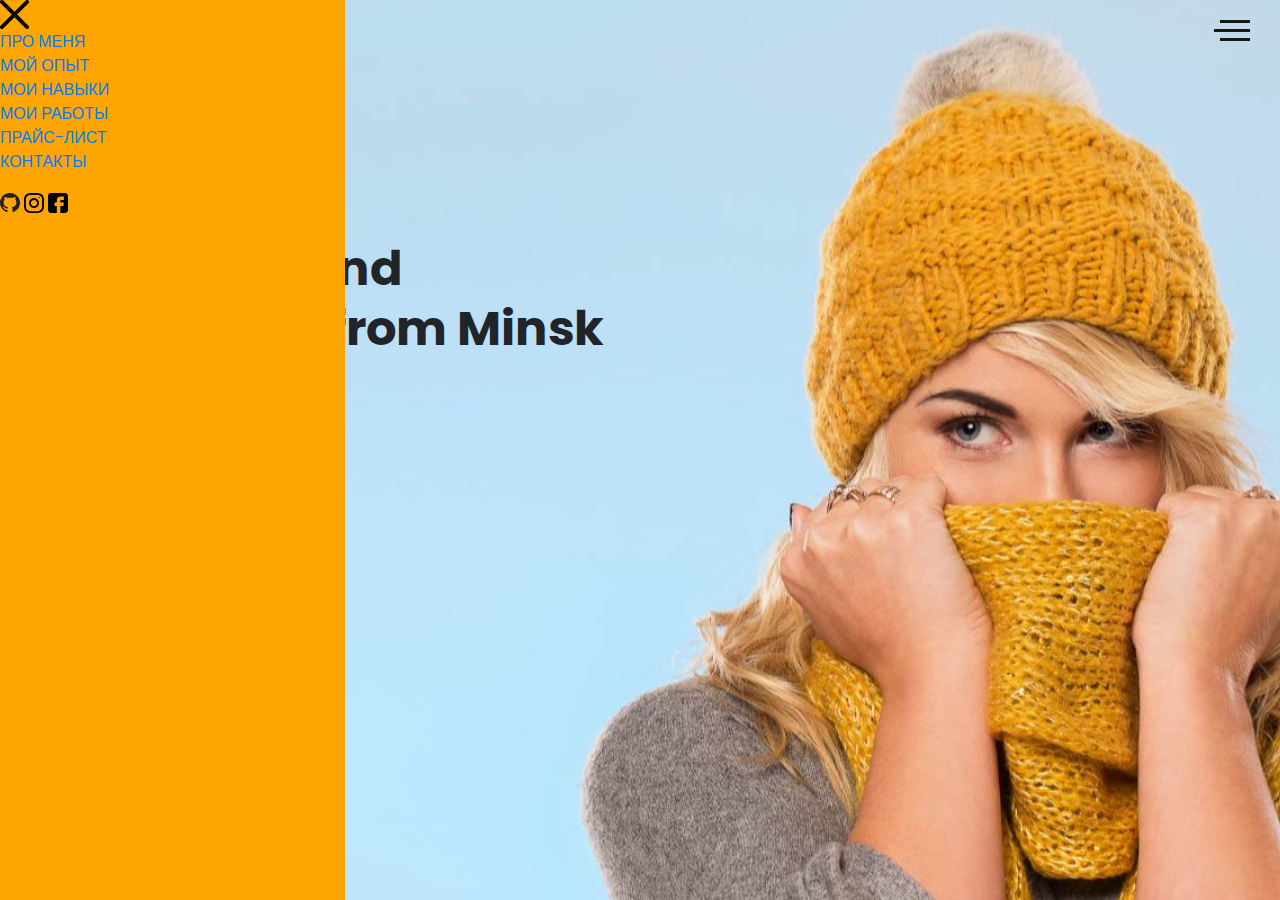
==== src/index.html @ 5aa0aeca "create section promo,start menu" ====
<!DOCTYPE html>
<html lang="ru">
<head>
    <meta charset="UTF-8">
    <meta name="viewport" content="width=device-width, initial-scale=1.0">
    <meta http-equiv="X-UA-Compatible" content="ie=edge">
    <title>Portfolio</title>
    <meta name="title" content="Мое портфолио">
    <meta name="description" content="Здесь вы сможете ознакомиться с моими работами и узнать больше обо мне">

    <!-- Open Graph / Facebook -->
    <meta property="og:type" content="website">
    <meta property="og:url" content="https://metatags.io/">
    <meta property="og:title" content="Мое портфолио">
    <meta property="og:description" content="Здесь вы сможете ознакомиться с моими работами и узнать больше обо мне">
    <meta property="og:image" content="https://metatags.io/assets/meta-tags-16a33a6a8531e519cc0936fbba0ad904e52d35f34a46c97a2c9f6f7dd7d336f2.png">

    <!-- Twitter -->
    <meta property="twitter:card" content="summary_large_image">
    <meta property="twitter:url" content="https://metatags.io/">
    <meta property="twitter:title" content="Мое портфолио">
    <meta property="twitter:description" content="Здесь вы сможете ознакомиться с моими работами и узнать больше обо мне">
    <meta property="twitter:image" content="https://metatags.io/assets/meta-tags-16a33a6a8531e519cc0936fbba0ad904e52d35f34a46c97a2c9f6f7dd7d336f2.png">

    <!-- Favicon  -->
    <link rel="apple-touch-icon" sizes="57x57" href="assets/icons/favicon//apple-icon-57x57.png">
    <link rel="apple-touch-icon" sizes="60x60" href="assets/icons/favicon//apple-icon-60x60.png">
    <link rel="apple-touch-icon" sizes="72x72" href="assets/icons/favicon//apple-icon-72x72.png">
    <link rel="apple-touch-icon" sizes="76x76" href="assets/icons/favicon//apple-icon-76x76.png">
    <link rel="apple-touch-icon" sizes="114x114" href="assets/icons/favicon//apple-icon-114x114.png">
    <link rel="apple-touch-icon" sizes="120x120" href="assets/icons/favicon//apple-icon-120x120.png">
    <link rel="apple-touch-icon" sizes="144x144" href="assets/icons/favicon//apple-icon-144x144.png">
    <link rel="apple-touch-icon" sizes="152x152" href="assets/icons/favicon//apple-icon-152x152.png">
    <link rel="apple-touch-icon" sizes="180x180" href="assets/icons/favicon//apple-icon-180x180.png">
    <link rel="icon" type="image/png" sizes="192x192"  href="assets/icons/favicon//android-icon-192x192.png">
    <link rel="icon" type="image/png" sizes="32x32" href="assets/icons/favicon//favicon-32x32.png">
    <link rel="icon" type="image/png" sizes="96x96" href="assets/icons/favicon//favicon-96x96.png">
    <link rel="icon" type="image/png" sizes="16x16" href="assets/icons/favicon//favicon-16x16.png">
    <link rel="manifest" href="assets/icons/favicon//manifest.json">
    <meta name="msapplication-TileColor" content="#ffffff">
    <meta name="msapplication-TileImage" content="icons/favicon//ms-icon-144x144.png">
    <meta name="theme-color" content="#ffffff">

    <link rel="stylesheet" href="css/style.min.css">
</head>
<body>
    <aside class="sidepanel">
        <a href="" class="sidepanel__link"><img src="assets/icons/social/facebook.svg" alt="facebook"></a>
        <a href="" class="sidepanel__link"><img src="assets/icons/social/instagram.svg" alt="instagram"></a>
        <a href="" class="sidepanel__link"><img src="assets/icons/social/github.svg" alt="github"></a>
        <div class="sidepanel__divider"></div>
        <div class="sidepanel__text"><span>Социальные сети</span></div>
    </aside>

    <div class="menu">
        <div class="menu__block">
            <div class="menu__close">
                <svg width="29" height="30" viewBox="0 0 29 30" fill="none" xmlns="http://www.w3.org/2000/svg">
                    <path d="M17.1568 14.5231L28.4489 3.23075C29.1837 2.49623 29.1837 1.30861 28.4489 0.574085C27.7144 -0.160437 26.5267 -0.160437 25.7922 0.574085L14.4998 11.8665L3.20781 0.574085C2.47295 -0.160437 1.28567 -0.160437 0.551149 0.574085C-0.183716 1.30861 -0.183716 2.49623 0.551149 3.23075L11.8432 14.5231L0.551149 25.8155C-0.183716 26.55 -0.183716 27.7376 0.551149 28.4721C0.917206 28.8385 1.39852 29.0226 1.87948 29.0226C2.36045 29.0226 2.84141 28.8385 3.20781 28.4721L14.4998 17.1798L25.7922 28.4721C26.1586 28.8385 26.6396 29.0226 27.1205 29.0226C27.6015 29.0226 28.0825 28.8385 28.4489 28.4721C29.1837 27.7376 29.1837 26.55 28.4489 25.8155L17.1568 14.5231Z" fill="black"/>
                    </svg>
            </div>
            <nav>
                <ul class="menu__list">
                    <li class="menu__link"><a href="#">ПРО МЕНЯ</a></li>
                    <li class="menu__link"><a href="#">МОЙ ОПЫТ</a></li>
                    <li class="menu__link"><a href="#">МОИ НАВЫКИ</a></li>
                    <li class="menu__link"><a href="#">МОИ РАБОТЫ</a></li>
                    <li class="menu__link"><a href="#">ПРАЙС-ЛИСТ</a></li>
                    <li class="menu__link"><a href="#">КОНТАКТЫ</a></li>
                </ul>
            </nav>

            <div class="menu__social">
                <a href="#">
                    <svg width="20" height="19" viewBox="0 0 20 19" fill="none" xmlns="http://www.w3.org/2000/svg">
                        <path d="M10 0C4.475 0 0 4.36167 0 9.74107C0 14.0457 2.865 17.6962 6.8375 18.9832C7.3375 19.0749 7.52083 18.7734 7.52083 18.5148C7.52083 18.2835 7.5125 17.6706 7.50833 16.8585C4.72667 17.4459 4.14 15.5517 4.14 15.5517C3.685 14.4274 3.0275 14.1267 3.0275 14.1267C2.12167 13.5228 3.0975 13.5352 3.0975 13.5352C4.10167 13.603 4.62917 14.5389 4.62917 14.5389C5.52083 16.0283 6.97 15.5979 7.54167 15.3493C7.63167 14.719 7.88917 14.2903 8.175 14.0466C5.95417 13.8029 3.62 12.9652 3.62 9.23304C3.62 8.16988 4.0075 7.30085 4.64917 6.61934C4.53667 6.37317 4.19917 5.3827 4.73667 4.04116C4.73667 4.04116 5.57417 3.78012 7.48667 5.03988C8.28667 4.82345 9.13667 4.71606 9.98667 4.7111C10.8367 4.71606 11.6867 4.82345 12.4867 5.03988C14.3867 3.78012 15.2242 4.04116 15.2242 4.04116C15.7617 5.3827 15.4242 6.37317 15.3242 6.61934C15.9617 7.30085 16.3492 8.16988 16.3492 9.23304C16.3492 12.9752 14.0117 13.7987 11.7867 14.0383C12.1367 14.3307 12.4617 14.928 12.4617 15.8408C12.4617 17.1444 12.4492 18.1918 12.4492 18.5082C12.4492 18.7635 12.6242 19.0683 13.1367 18.9708C17.1375 17.692 20 14.0391 20 9.74107C20 4.36167 15.5225 0 10 0Z" fill="#212121"/>
                        </svg>                        
                </a>
                <a href="#">
                    <svg width="20" height="20" viewBox="0 0 20 20" fill="none" xmlns="http://www.w3.org/2000/svg">
                        <path d="M13.7495 0L6.24951 0C2.79826 0 -0.000488281 2.79875 -0.000488281 6.25L-0.000488281 13.75C-0.000488281 17.2013 2.79826 20 6.24951 20L13.7495 20C17.2008 20 19.9995 17.2013 19.9995 13.75L19.9995 6.25C19.9995 2.79875 17.2008 0 13.7495 0ZM18.1245 13.75C18.1245 16.1625 16.162 18.125 13.7495 18.125L6.24951 18.125C3.83701 18.125 1.87451 16.1625 1.87451 13.75L1.87451 6.25C1.87451 3.8375 3.83701 1.875 6.24951 1.875L13.7495 1.875C16.162 1.875 18.1245 3.8375 18.1245 6.25L18.1245 13.75Z" fill="black"/>
                        <path d="M9.99951 5C7.23826 5 4.99951 7.23875 4.99951 10C4.99951 12.7613 7.23826 15 9.99951 15C12.7608 15 14.9995 12.7613 14.9995 10C14.9995 7.23875 12.7608 5 9.99951 5ZM9.99951 13.125C8.27701 13.125 6.87451 11.7225 6.87451 10C6.87451 8.27625 8.27701 6.875 9.99951 6.875C11.722 6.875 13.1245 8.27625 13.1245 10C13.1245 11.7225 11.722 13.125 9.99951 13.125Z" fill="black"/>
                        <path d="M15.3745 5.29123C15.7425 5.29123 16.0408 4.99295 16.0408 4.62499C16.0408 4.25703 15.7425 3.95874 15.3745 3.95874C15.0065 3.95874 14.7083 4.25703 14.7083 4.62499C14.7083 4.99295 15.0065 5.29123 15.3745 5.29123Z" fill="black"/>
                        </svg>
                </a>
                <a href="#">
                    <svg width="20" height="20" viewBox="0 0 20 20" fill="none" xmlns="http://www.w3.org/2000/svg">
                        <path d="M17.0698 0L2.9292 0C1.3139 0 -0.000488281 1.31439 -0.000488281 2.92969L-0.000488281 17.0703C-0.000488281 18.6856 1.3139 20 2.9292 20L8.82764 20L8.82764 12.9297L6.48389 12.9297L6.48389 9.41406L8.82764 9.41406L8.82764 7.03125C8.82764 5.09262 10.4046 3.51563 12.3433 3.51563L15.8979 3.51563L15.8979 7.03125L12.3433 7.03125L12.3433 9.41406L15.8979 9.41406L15.312 12.9297L12.3433 12.9297L12.3433 20L17.0698 20C18.6851 20 19.9995 18.6856 19.9995 17.0703L19.9995 2.92969C19.9995 1.31439 18.6851 0 17.0698 0Z" fill="black"/>
                        </svg>
                </a>
            </div>

        </div>
        <div class="menu__overlay">

        </div>
    </div>
    <section class="promo">
        <div class="hamburger">
            <span></span>
            <span class="long"></span>
            <span></span>
        </div>
        <div class="container">
            <div class="title title_fz16 promo__subtitle">My name is Vacily Botsman</div>
            <h1 class="title title_fz48 promo__title">I'm Front-End developer from Minsk</h1>
            <div class="promo__btns">
                <a href="#" id="portfolio-link" class="promo__link btn">Portfolio</a>
                <a href="#" class="promo__link">About me</a>
            </div>
        </div>
    </section>

</h2>



    <script src="js/script.js"></script>
</body>
</html>
---- src/css/style.min.css ----
/*!
 * Bootstrap Reboot v4.3.1 (https://getbootstrap.com/)
 * Copyright 2011-2019 The Bootstrap Authors
 * Copyright 2011-2019 Twitter, Inc.
 * Licensed under MIT (https://github.com/twbs/bootstrap/blob/master/LICENSE)
 * Forked from Normalize.css, licensed MIT (https://github.com/necolas/normalize.css/blob/master/LICENSE.md)
 */@import"https://fonts.googleapis.com/css2?family=Poppins:wght@500;700&display=swap";*,::after,::before{-webkit-box-sizing:border-box;box-sizing:border-box}html{font-family:sans-serif;line-height:1.15;-webkit-text-size-adjust:100%;-webkit-tap-highlight-color:rgba(0,0,0,0)}article,aside,figcaption,figure,footer,header,hgroup,main,nav,section{display:block}body{margin:0;font-family:-apple-system,BlinkMacSystemFont,"Segoe UI",Roboto,"Helvetica Neue",Arial,"Noto Sans",sans-serif,"Apple Color Emoji","Segoe UI Emoji","Segoe UI Symbol","Noto Color Emoji";font-size:1rem;font-weight:400;line-height:1.5;color:#212529;text-align:left;background-color:#fff}[tabindex="-1"]:focus{outline:0 !important}hr{-webkit-box-sizing:content-box;box-sizing:content-box;height:0;overflow:visible}h1,h2,h3,h4,h5,h6{margin-top:0;margin-bottom:.5rem}p{margin-top:0;margin-bottom:1rem}abbr[data-original-title],abbr[title]{text-decoration:underline;-webkit-text-decoration:underline dotted;text-decoration:underline dotted;cursor:help;border-bottom:0;-webkit-text-decoration-skip-ink:none;text-decoration-skip-ink:none}address{margin-bottom:1rem;font-style:normal;line-height:inherit}dl,ol,ul{margin-top:0;margin-bottom:1rem}ol ol,ol ul,ul ol,ul ul{margin-bottom:0}dt{font-weight:700}dd{margin-bottom:.5rem;margin-left:0}blockquote{margin:0 0 1rem}b,strong{font-weight:bolder}small{font-size:80%}sub,sup{position:relative;font-size:75%;line-height:0;vertical-align:baseline}sub{bottom:-0.25em}sup{top:-0.5em}a{color:#007bff;text-decoration:none;background-color:rgba(0,0,0,0)}a:hover{color:#0056b3;text-decoration:underline}a:not([href]):not([tabindex]){color:inherit;text-decoration:none}a:not([href]):not([tabindex]):focus,a:not([href]):not([tabindex]):hover{color:inherit;text-decoration:none}a:not([href]):not([tabindex]):focus{outline:0}code,kbd,pre,samp{font-family:SFMono-Regular,Menlo,Monaco,Consolas,"Liberation Mono","Courier New",monospace;font-size:1em}pre{margin-top:0;margin-bottom:1rem;overflow:auto}figure{margin:0 0 1rem}img{vertical-align:middle;border-style:none}svg{overflow:hidden;vertical-align:middle}table{border-collapse:collapse}caption{padding-top:.75rem;padding-bottom:.75rem;color:#6c757d;text-align:left;caption-side:bottom}th{text-align:inherit}label{display:inline-block;margin-bottom:.5rem}button{border-radius:0}button:focus{outline:1px dotted;outline:5px auto -webkit-focus-ring-color}button,input,optgroup,select,textarea{margin:0;font-family:inherit;font-size:inherit;line-height:inherit}button,input{overflow:visible}button,select{text-transform:none}select{word-wrap:normal}[type=button],[type=reset],[type=submit],button{-webkit-appearance:button}[type=button]:not(:disabled),[type=reset]:not(:disabled),[type=submit]:not(:disabled),button:not(:disabled){cursor:pointer}[type=button]::-moz-focus-inner,[type=reset]::-moz-focus-inner,[type=submit]::-moz-focus-inner,button::-moz-focus-inner{padding:0;border-style:none}input[type=checkbox],input[type=radio]{-webkit-box-sizing:border-box;box-sizing:border-box;padding:0}input[type=date],input[type=datetime-local],input[type=month],input[type=time]{-webkit-appearance:listbox}textarea{overflow:auto;resize:vertical}fieldset{min-width:0;padding:0;margin:0;border:0}legend{display:block;width:100%;max-width:100%;padding:0;margin-bottom:.5rem;font-size:1.5rem;line-height:inherit;color:inherit;white-space:normal}progress{vertical-align:baseline}[type=number]::-webkit-inner-spin-button,[type=number]::-webkit-outer-spin-button{height:auto}[type=search]{outline-offset:-2px;-webkit-appearance:none}[type=search]::-webkit-search-decoration{-webkit-appearance:none}::-webkit-file-upload-button{font:inherit;-webkit-appearance:button}output{display:inline-block}summary{display:list-item;cursor:pointer}template{display:none}[hidden]{display:none !important}*{font-family:"Poppins",sans-serif;margin:0;padding:0}.container{max-width:1140px;margin:0 auto}.promo{min-height:100vh;position:relative;background:url("../assets/img/main_bg.jpg") no-repeat 50%/cover;padding-top:205px}.promo__title{width:536px;margin-top:10px}.promo__subtitle{position:relative;padding-left:12px;z-index:2}.promo__subtitle:before{content:"";position:absolute;width:36px;height:36px;border-radius:100%;background:#ffa501;z-index:-1;top:-35%;left:0}.promo__btns{margin-top:25px;display:-webkit-box;display:-ms-flexbox;display:flex;width:250px;-webkit-box-align:center;-ms-flex-align:center;align-items:center;-webkit-box-pack:justify;-ms-flex-pack:justify;justify-content:space-between}.promo__link{color:#000;font-weight:bold}.promo__link:hover{cursor:pointer;color:#854333;text-decoration:none}.title{font-weight:bold;font-size:36px;line-height:60px;z-index:2}.title_fz14{font-size:14px;line-height:21px}.title_fz16{font-size:16px;line-height:24px}.title_fz48{font-size:48px}.btn{height:45px;background:#ffa501;-webkit-box-shadow:0px 4px 4px rgba(0,0,0,.15);box-shadow:0px 4px 4px rgba(0,0,0,.15);padding:12px 25px}.sidepanel{position:fixed;display:-webkit-box;display:-ms-flexbox;display:flex;-webkit-box-orient:vertical;-webkit-box-direction:normal;-ms-flex-direction:column;flex-direction:column;top:230px;left:50px;-webkit-box-pack:justify;-ms-flex-pack:justify;justify-content:space-between;-webkit-box-align:center;-ms-flex-align:center;align-items:center;height:340px;z-index:3}.sidepanel__divider{width:2px;height:70px;background-color:#000}.sidepanel__text{height:150px;width:25px}.sidepanel__text span{-webkit-transform:rotate(-90deg) translate(-30%, -260%);transform:rotate(-90deg) translate(-30%, -260%);display:block;width:150px}.sidepanel__link:hover{-webkit-transition:all,1.2s;transition:all,1.2s;-webkit-transform:scale(2) rotate(90deg);transform:scale(2) rotate(90deg)}.hamburger{position:absolute;top:20px;right:30px;height:21px;display:-webkit-box;display:-ms-flexbox;display:flex;-webkit-box-orient:vertical;-webkit-box-direction:normal;-ms-flex-direction:column;flex-direction:column;-webkit-box-pack:justify;-ms-flex-pack:justify;justify-content:space-between;-webkit-box-align:end;-ms-flex-align:end;align-items:flex-end;cursor:pointer}.hamburger span{display:block;width:30px;height:3px;background:#151812}.hamburger span.long{width:36px}.menu{position:fixed;top:0;width:100%;height:100vh;z-index:10;-webkit-transition:all .4s;transition:all .4s}.menu__block{width:345px;height:100%;background-color:#ffa501}/*# sourceMappingURL=style.min.css.map */
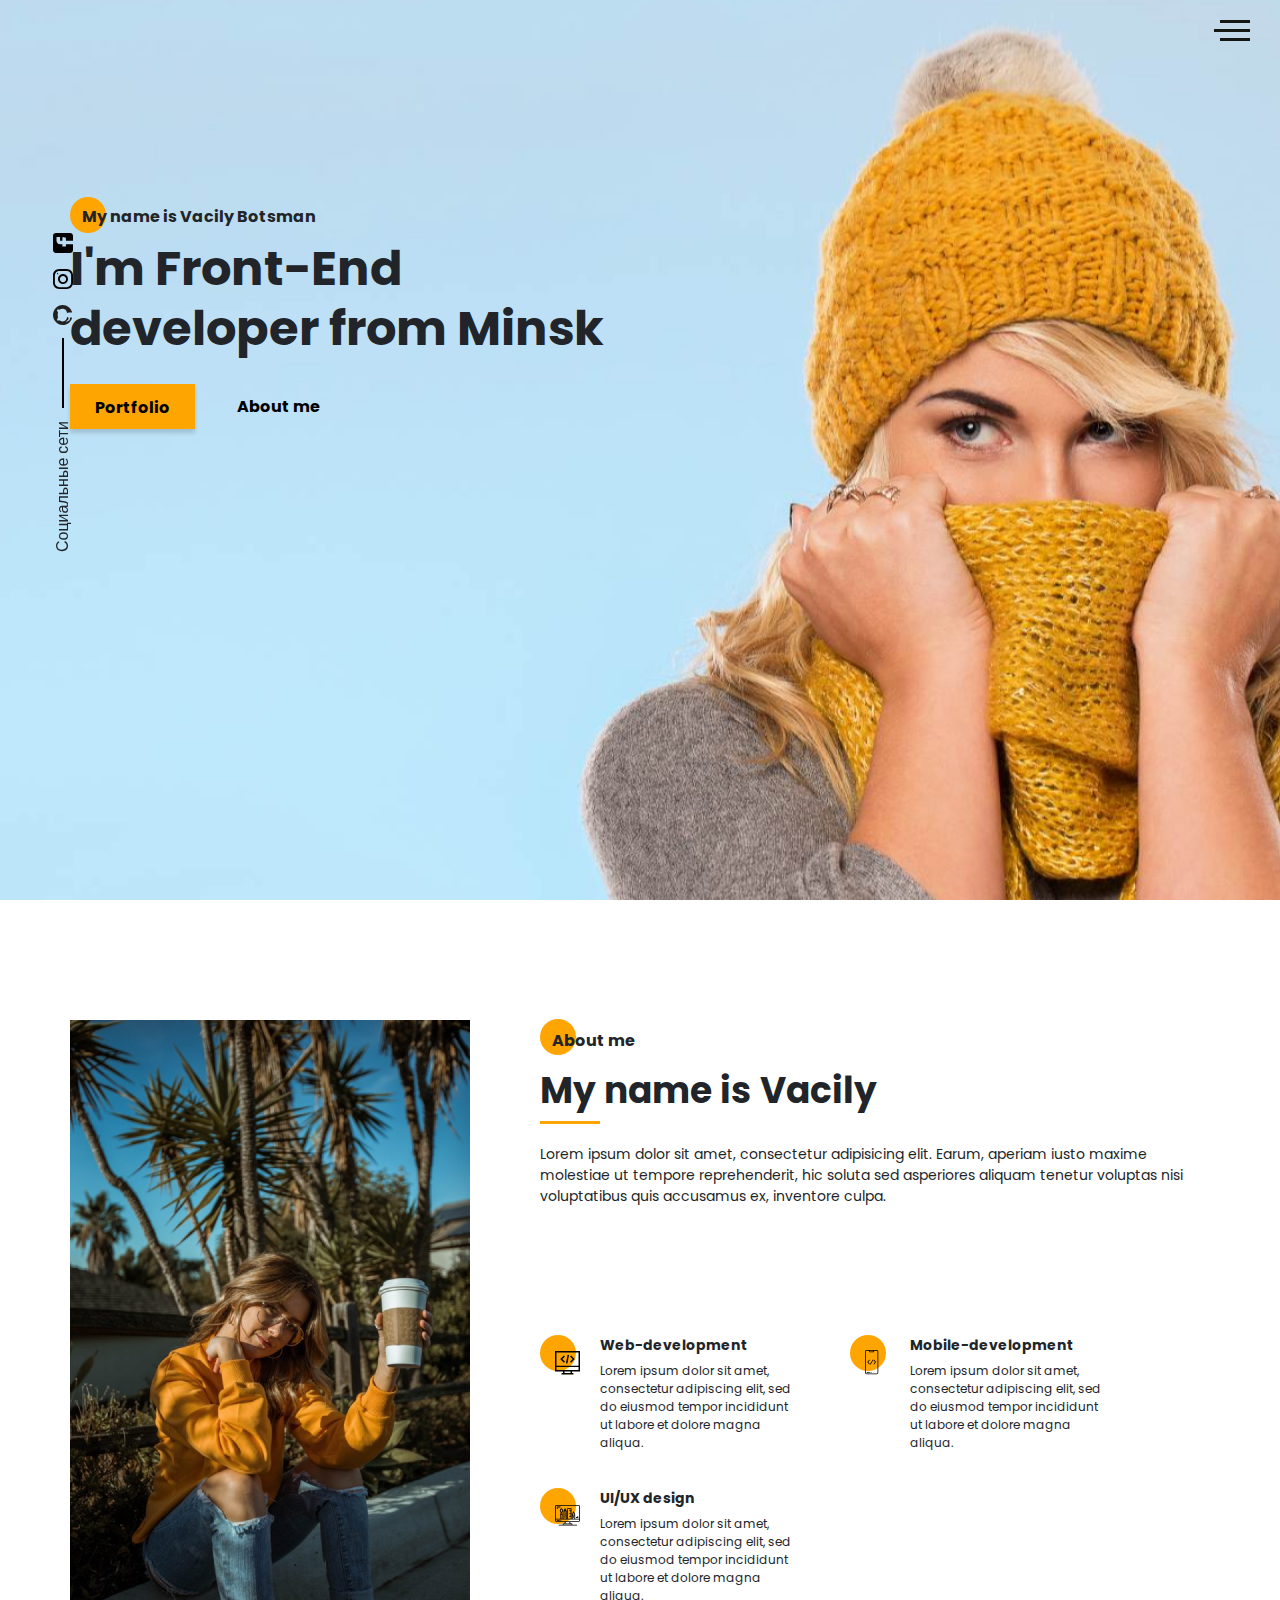
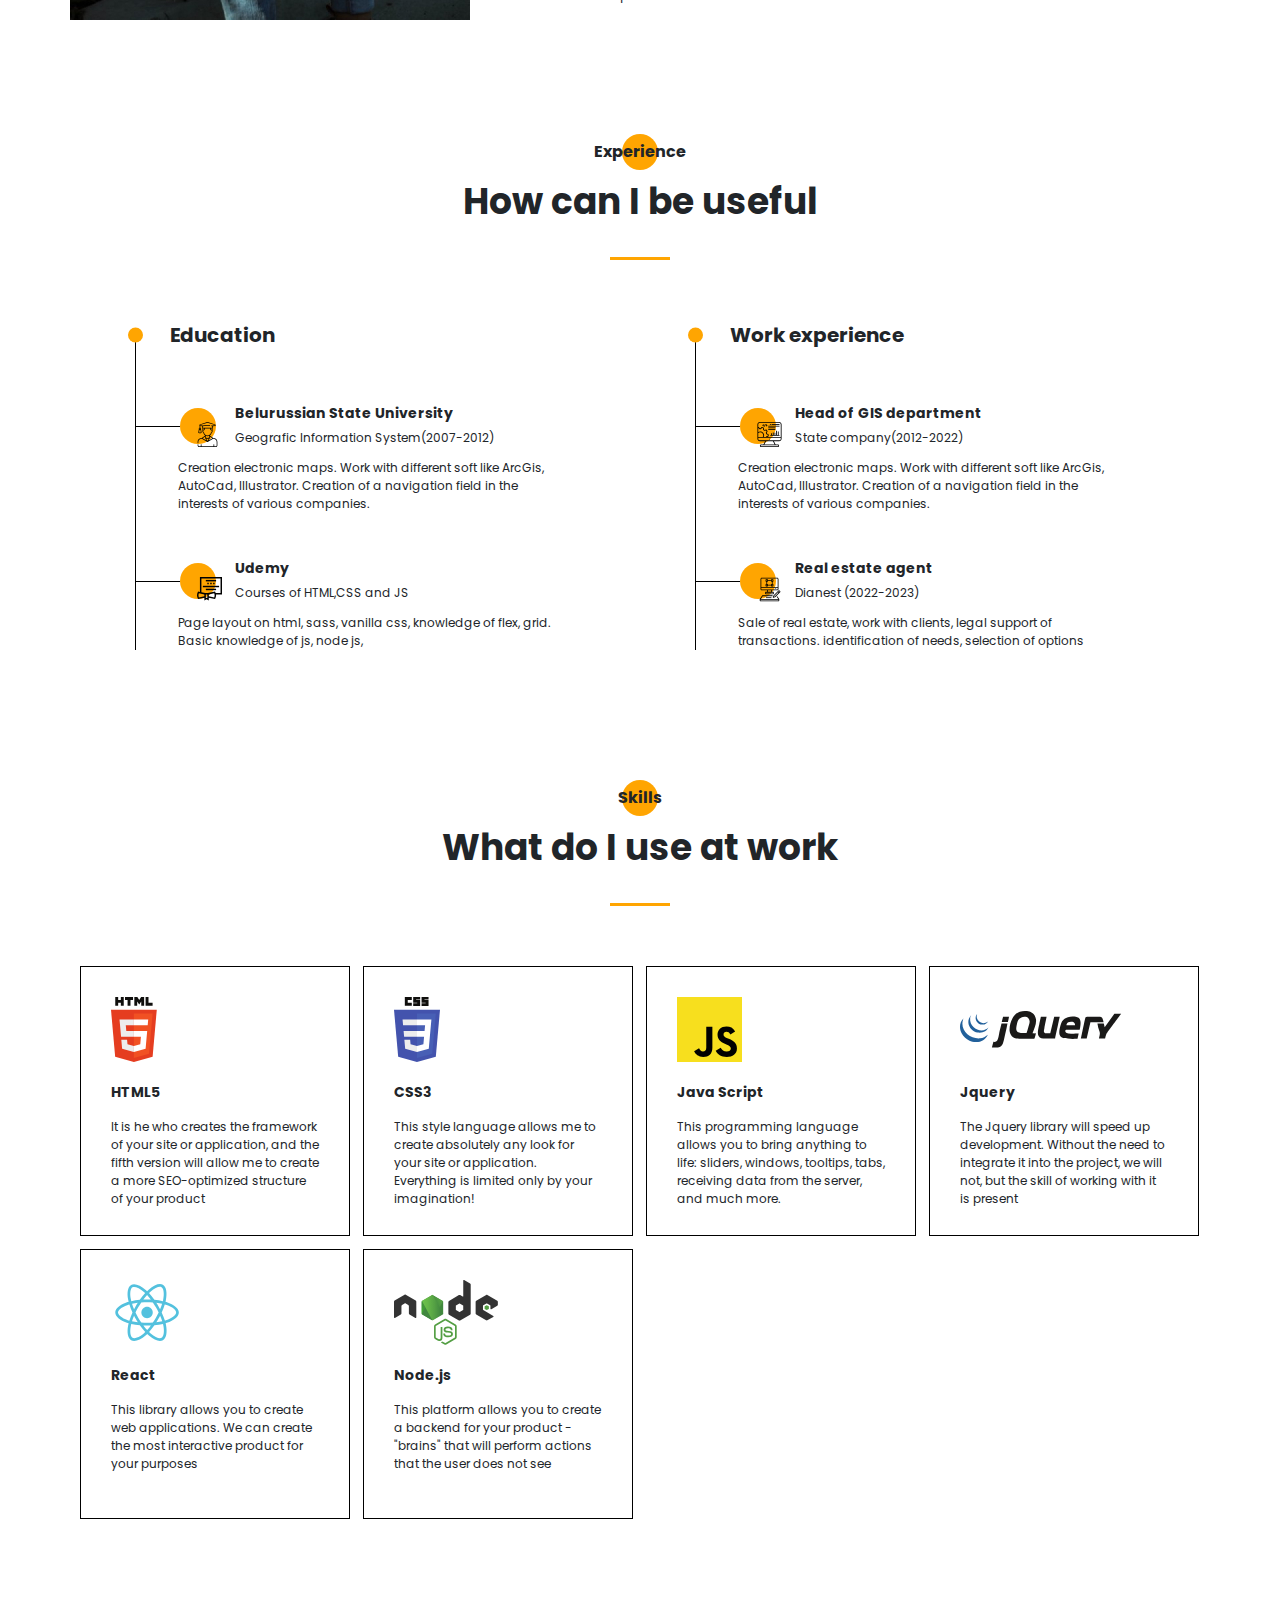
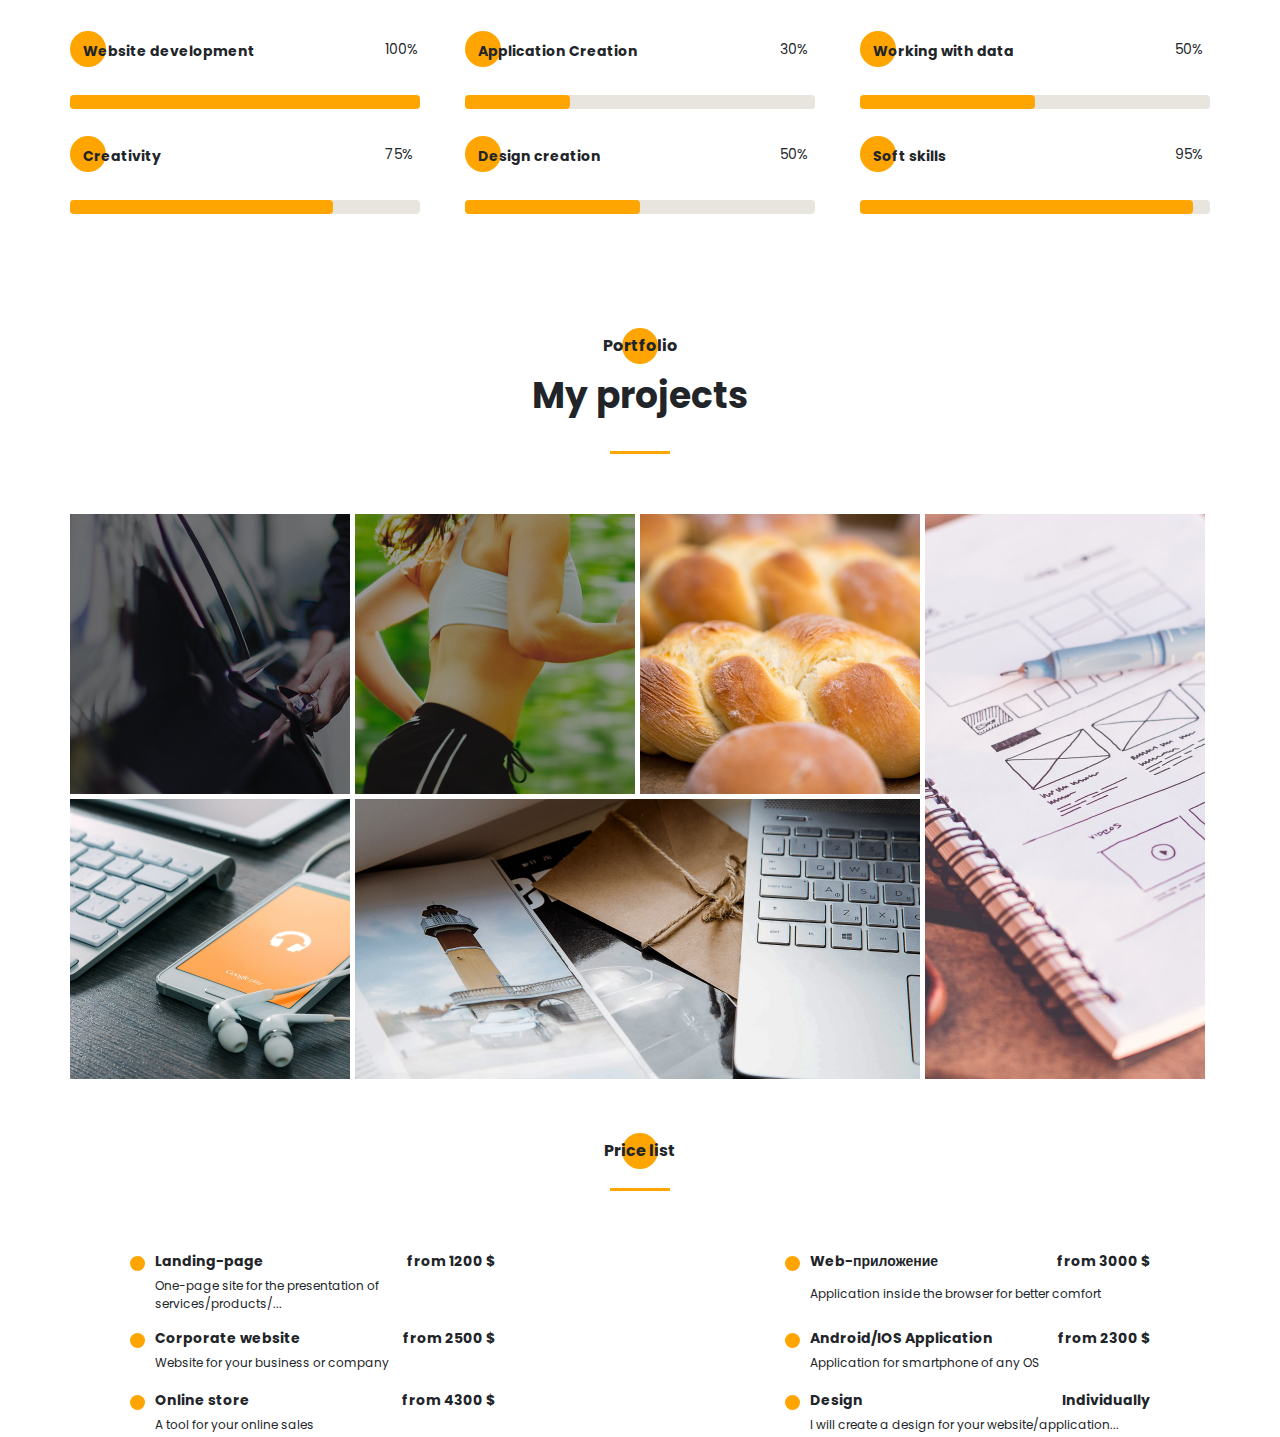
==== commit 4e29dd3b: "create sections resume,skills,portfolio,price" ====
--- a/src/index.html
+++ b/src/index.html
@@ -95,6 +95,7 @@
 
         </div>
     </div>
+
     <section class="promo">
         <div class="hamburger">
             <span></span>
@@ -111,9 +112,337 @@
         </div>
     </section>
 
-</h2>
-
-
+    <section class="about">
+        <div class="container">
+            <div class="about__wrapper">
+                <div class="about__photo">
+                    <img src="assets/img/main_photo.jpg" alt="foto">
+                </div>
+               
+                <div class="about__descr">
+                    <h2 class="title title_fz16 about__title">About me</h2>
+                    <div class=" title title_fz36 about__subtitle">My name is Vacily</div>
+                    <div class="divider"></div>
+                    <p class="about__text">Lorem ipsum dolor sit amet, consectetur adipisicing elit. Earum, aperiam iusto maxime molestiae ut tempore reprehenderit, hic soluta sed asperiores aliquam tenetur voluptas nisi voluptatibus quis accusamus ex, inventore culpa.</p>
+
+                </div>
+                <div class="about__skills">
+                    <div class="about__skills-item">
+                        <div class="about__skills-circle">
+                            <img src="assets/icons/about_me/web_development.svg" alt="web-dev">
+                        </div>
+                        <div>
+                            <div class="title title_fz14">
+                                Web-development
+                            </div>
+                            <div class="about__skills-text">
+                                Lorem ipsum dolor sit amet, consectetur adipiscing elit, sed do eiusmod tempor incididunt ut labore et dolore magna aliqua.
+                            </div>
+                        </div>
+                    </div>
+                    <div class="about__skills-item">
+                        <div class="about__skills-circle">
+                            <img src="assets/icons/about_me/mobile_dev.svg" alt="mobile-dev">
+                        </div>
+                        <div>
+                            <div class="title title_fz14">
+                                Mobile-development
+                            </div>
+                            <div class="about__skills-text">
+                                Lorem ipsum dolor sit amet, consectetur adipiscing elit, sed do eiusmod tempor incididunt ut labore et dolore magna aliqua.
+                            </div>
+                        </div>
+                    </div>
+                    <div class="about__skills-item">
+                        <div class="about__skills-circle">
+                            <img src="assets/icons/about_me/design.svg" alt="UI/UX">
+                        </div>
+                        <div>
+                            <div class="title title_fz14">
+                                UI/UX design
+                            </div>
+                            <div class="about__skills-text">
+                                Lorem ipsum dolor sit amet, consectetur adipiscing elit, sed do eiusmod tempor incididunt ut labore et dolore magna aliqua.
+                            </div>
+                        </div>
+                    </div>
+                </div>
+            </div>
+        </div>
+    </section>
+
+    <section class="resume">
+        <div class="container">
+            <h2 class="title title_fz16 title__section-title">
+                Experience
+            </h2>
+            <div class="title title_fz36 title__section-subtitle">
+                How can I be useful 
+            </div>
+            <div class="divider"></div>
+
+            <div class="resume__wrapper">
+
+                <div class="resume__column">
+                    <h3 class="title title_fz20 resume__column-title">Education</h3>
+                    <ul>
+                        <li>
+                            <div class="resume__item">
+                                <div class="resume__item-head">
+                                    <div class="resume__item-icon">
+                                        <img src="/src/assets/icons/experience/university.svg" alt="univercity">
+                                    </div>
+                                    <h4 class="title title_fz14">Belurussian State University</h4>
+                                    <div class="resume__item-location">
+                                        Geografic Information System(2007-2012)
+                                    </div>
+                                </div>
+                                <div class="resume__item-body">
+                                    Creation electronic maps. Work with different soft like ArcGis, AutoCad, Illustrator. Creation of a navigation field in the interests of various companies.
+                                </div>
+                            </div>
+                        </li>
+                        <li>
+                            <div class="resume__item">
+                                <div class="resume__item-head">
+                                    <div class="resume__item-icon">
+                                        <img src="/src/assets/icons/experience/courses.svg" alt="icon courses">
+                                    </div>
+                                    <h4 class="title title_fz14">Udemy</h4>
+                                    <div class="resume__item-location">
+                                       Courses of HTML,CSS and JS
+                                    </div>
+                                </div>
+                                <div class="resume__item-body">
+                                    Page layout on html, sass, vanilla css, knowledge of flex, grid. Basic knowledge of js, node js, 
+                                </div>
+                            </div>
+                        </li>
+                        
+                    </ul>
+                </div>
+
+                <div class="resume__column">
+                    <h3 class="title title_fz20 resume__column-title">Work experience</h3>
+                    <ul>
+                        <li>
+                            <div class="resume__item">
+                                <div class="resume__item-head">
+                                    <div class="resume__item-icon">
+                                        <img src="/src/assets/icons/experience/developer.svg" alt="icon computer">
+                                    </div>
+                                    <h4 class="title title_fz14">Head of GIS department</h4>
+                                    <div class="resume__item-location">
+                                        State company(2012-2022)
+                                    </div>
+                                </div>
+                                <div class="resume__item-body">
+                                    Creation electronic maps. Work with different soft like ArcGis, AutoCad, Illustrator. Creation of a navigation field in the interests of various companies.
+                                </div>
+                            </div>
+                        </li>
+                        <li>
+                            <div class="resume__item">
+                                <div class="resume__item-head">
+                                    <div class="resume__item-icon">
+                                        <img src="/src/assets/icons/experience/designer.svg" alt="icon computer">
+                                    </div>
+                                    <h4 class="title title_fz14">Real estate agent</h4>
+                                    <div class="resume__item-location">
+                                        Dianest (2022-2023)
+                                    </div>
+                                </div>
+                                <div class="resume__item-body">
+                                    Sale of real estate, work with clients, legal support of transactions. identification of needs, selection of options
+                                </div>
+                            </div>
+                        </li>
+                    </ul>
+                </div>
+                
+            </div>
+        </div>
+    </section>
+    <section class="skills">
+        <div class="container">
+            <h2 class="title title_fz16 title__section-title">Skills</h2>
+            <div class="title title_fz36 title__section-subtitle">What do I use at work</div>
+            <div class="divider"></div>
+
+            <div class="skills__items">
+                <div class="skills__item">
+                    <div class="skills__item-img">
+                        <img src="assets/icons/skills/html5.svg" alt="html5">
+                    </div>
+                    <h3 class="title title_fz14">HTML5</h3>
+                    <p>It is he who creates the framework of your site or application, and the fifth version will allow me to create a more SEO-optimized structure of your product</p>
+                </div>
+                <div class="skills__item">
+                    <div class="skills__item-img">
+                        <img src="assets/icons/skills/css3.svg" alt="css3">
+                    </div>
+                    <h3 class="title title_fz14">CSS3</h3>
+                    <p>This style language allows me to create absolutely any look for your site or application. Everything is limited only by your imagination!</p>
+                </div>
+                <div class="skills__item">
+                    <div class="skills__item-img">
+                        <img src="assets/icons/skills/js.svg" alt="java script">
+                    </div>
+                    <h3 class="title title_fz14">Java Script</h3>
+                    <p>This programming language allows you to bring anything to life: sliders, windows, tooltips, tabs, receiving data from the server, and much more.</p>
+                </div>
+                <div class="skills__item">
+                    <div class="skills__item-img">
+                        <img src="assets/icons/skills/jquery.svg" alt="Jquery">
+                    </div>
+                    <h3 class="title title_fz14">Jquery</h3>
+                    <p>The Jquery library will speed up development. Without the need to integrate it into the project, we will not, but the skill of working with it is present</p>
+                </div>
+                <div class="skills__item">
+                    <div class="skills__item-img">
+                        <img src="assets/icons/skills/react.svg" alt="React">
+                    </div>
+                    <h3 class="title title_fz14">React</h3>
+                    <p>This library allows you to create web applications. We can create the most interactive product for your purposes</p>
+                </div>
+                <div class="skills__item">
+                    <div class="skills__item-img">
+                        <img src="assets/icons/skills/node.js.svg" alt="Node.js">
+                    </div>
+                    <h3 class="title title_fz14">Node.js</h3>
+                    <p>This platform allows you to create a backend for your product - "brains" that will perform actions that the user does not see</p>
+                </div>
+                
+            </div>
+
+            <div class="skills__ratings">
+                <div class="skills__ratings-item">
+                    <div class="title title_fz14 skills__ratings-title">Website development</div>
+                    <div class="skills__ratings-counter">100%</div>
+                    <div class="skills__ratings-line">
+                        <span></span>
+                    </div>
+                </div>
+                <div class="skills__ratings-item">
+                    <div class="title title_fz14 skills__ratings-title">Application Creation</div>
+                    <div class="skills__ratings-counter">30%</div>
+                    <div class="skills__ratings-line">
+                        <span></span>
+                    </div>
+                </div>
+                <div class="skills__ratings-item">
+                    <div class="title title_fz14 skills__ratings-title">Working with data</div>
+                    <div class="skills__ratings-counter">50%</div>
+                    <div class="skills__ratings-line">
+                        <span></span>
+                    </div>
+                </div>
+                <div class="skills__ratings-item">
+                    <div class="title title_fz14 skills__ratings-title">Creativity</div>
+                    <div class="skills__ratings-counter">75%</div>
+                    <div class="skills__ratings-line">
+                        <span></span>
+                    </div>
+                </div>
+                <div class="skills__ratings-item">
+                    <div class="title title_fz14 skills__ratings-title">Design creation</div>
+                    <div class="skills__ratings-counter">50%</div>
+                    <div class="skills__ratings-line">
+                        <span></span>
+                    </div>
+                </div>
+                <div class="skills__ratings-item">
+                    <div class="title title_fz14 skills__ratings-title">Soft skills</div>
+                    <div class="skills__ratings-counter">95%</div>
+                    <div class="skills__ratings-line">
+                        <span></span>
+                    </div>
+                </div>
+            </div>
+        </div>
+    </section>
+
+    <section class="portfolio">
+        <div class="container">
+            <h2 class="title title_fz16 title__section-title">Portfolio</h2>
+            <div class="title title_fz36 title__section-subtitle">My projects</div>
+            <div class="divider"></div>
+
+            <div class="portfolio__wrapper">
+                <a href="#" class="portfolio__item">
+                    <img src="assets/img/works/uber.jpg" alt="uber">
+                </a>
+                <a href="#" class="portfolio__item">
+                    <img src="assets/img/works/pulse.jpg" alt="pulse">
+                </a>
+                <a href="#" class="portfolio__item">
+                    <img src="assets/img/works/bread.jpg" alt="test">
+                </a>
+                <a href="#" class="portfolio__item vertical">
+                    <img src="assets/img/works/plans.jpg" alt="test">
+                </a>
+                <a href="#" class="portfolio__item">
+                    <img src="assets/img/works/ipad.jpg" alt="test">
+                </a>
+                <a href="#" class="portfolio__item horizonal">
+                    <img src="assets/img/works/mac.jpg" alt="test">
+                </a>
+            </div>
+        </div>
+    </section>
+
+    <section class="price">
+        <div class="container">
+            <h2 class="title title_fz16 title__section-title">Price list</h2>
+            <div class="divider"></div>
+    
+            <div class="price__wrapper">
+                <div class="price__item">
+                    <div class="price__type">Landing-page</div>
+                    <div class="price__count">from 1200 $</div>
+                    <div class="price__descr">
+                        One-page site for the presentation of services/products/...
+                    </div>
+                </div>
+                <div class="price__item">
+                    <div class="price__type">Web-приложение</div>
+                    <div class="price__count">from 3000 $</div>
+                    <div class="price__descr">
+                        Application inside the browser for better comfort
+                    </div>
+                </div>
+                <div class="price__item">
+                    <div class="price__type">Corporate website</div>
+                    <div class="price__count">from 2500 $</div>
+                    <div class="price__descr">
+                        Website for your business or company
+                    </div>
+                </div>
+                <div class="price__item">
+                    <div class="price__type">Android/IOS Application</div>
+                    <div class="price__count">from 2300 $</div>
+                    <div class="price__descr">
+                        Application for smartphone of any OS
+                    </div>
+                </div>
+                <div class="price__item">
+                    <div class="price__type">Online store</div>
+                    <div class="price__count">from 4300 $</div>
+                    <div class="price__descr">
+                        A tool for your online sales
+                    </div>
+                </div>
+                <div class="price__item">
+                    <div class="price__type">Design</div>
+                    <div class="price__count">Individually
+                    </div>
+                    <div class="price__descr">
+                        I will create a design for your website/application...
+                    </div>
+                </div>
+            </div>
+        </div>
+    </section>
 
     <script src="js/script.js"></script>
 </body>
--- a/src/css/style.min.css
+++ b/src/css/style.min.css
@@ -4,4 +4,4 @@
  * Copyright 2011-2019 Twitter, Inc.
  * Licensed under MIT (https://github.com/twbs/bootstrap/blob/master/LICENSE)
  * Forked from Normalize.css, licensed MIT (https://github.com/necolas/normalize.css/blob/master/LICENSE.md)
- */@import"https://fonts.googleapis.com/css2?family=Poppins:wght@500;700&display=swap";*,::after,::before{-webkit-box-sizing:border-box;box-sizing:border-box}html{font-family:sans-serif;line-height:1.15;-webkit-text-size-adjust:100%;-webkit-tap-highlight-color:rgba(0,0,0,0)}article,aside,figcaption,figure,footer,header,hgroup,main,nav,section{display:block}body{margin:0;font-family:-apple-system,BlinkMacSystemFont,"Segoe UI",Roboto,"Helvetica Neue",Arial,"Noto Sans",sans-serif,"Apple Color Emoji","Segoe UI Emoji","Segoe UI Symbol","Noto Color Emoji";font-size:1rem;font-weight:400;line-height:1.5;color:#212529;text-align:left;background-color:#fff}[tabindex="-1"]:focus{outline:0 !important}hr{-webkit-box-sizing:content-box;box-sizing:content-box;height:0;overflow:visible}h1,h2,h3,h4,h5,h6{margin-top:0;margin-bottom:.5rem}p{margin-top:0;margin-bottom:1rem}abbr[data-original-title],abbr[title]{text-decoration:underline;-webkit-text-decoration:underline dotted;text-decoration:underline dotted;cursor:help;border-bottom:0;-webkit-text-decoration-skip-ink:none;text-decoration-skip-ink:none}address{margin-bottom:1rem;font-style:normal;line-height:inherit}dl,ol,ul{margin-top:0;margin-bottom:1rem}ol ol,ol ul,ul ol,ul ul{margin-bottom:0}dt{font-weight:700}dd{margin-bottom:.5rem;margin-left:0}blockquote{margin:0 0 1rem}b,strong{font-weight:bolder}small{font-size:80%}sub,sup{position:relative;font-size:75%;line-height:0;vertical-align:baseline}sub{bottom:-0.25em}sup{top:-0.5em}a{color:#007bff;text-decoration:none;background-color:rgba(0,0,0,0)}a:hover{color:#0056b3;text-decoration:underline}a:not([href]):not([tabindex]){color:inherit;text-decoration:none}a:not([href]):not([tabindex]):focus,a:not([href]):not([tabindex]):hover{color:inherit;text-decoration:none}a:not([href]):not([tabindex]):focus{outline:0}code,kbd,pre,samp{font-family:SFMono-Regular,Menlo,Monaco,Consolas,"Liberation Mono","Courier New",monospace;font-size:1em}pre{margin-top:0;margin-bottom:1rem;overflow:auto}figure{margin:0 0 1rem}img{vertical-align:middle;border-style:none}svg{overflow:hidden;vertical-align:middle}table{border-collapse:collapse}caption{padding-top:.75rem;padding-bottom:.75rem;color:#6c757d;text-align:left;caption-side:bottom}th{text-align:inherit}label{display:inline-block;margin-bottom:.5rem}button{border-radius:0}button:focus{outline:1px dotted;outline:5px auto -webkit-focus-ring-color}button,input,optgroup,select,textarea{margin:0;font-family:inherit;font-size:inherit;line-height:inherit}button,input{overflow:visible}button,select{text-transform:none}select{word-wrap:normal}[type=button],[type=reset],[type=submit],button{-webkit-appearance:button}[type=button]:not(:disabled),[type=reset]:not(:disabled),[type=submit]:not(:disabled),button:not(:disabled){cursor:pointer}[type=button]::-moz-focus-inner,[type=reset]::-moz-focus-inner,[type=submit]::-moz-focus-inner,button::-moz-focus-inner{padding:0;border-style:none}input[type=checkbox],input[type=radio]{-webkit-box-sizing:border-box;box-sizing:border-box;padding:0}input[type=date],input[type=datetime-local],input[type=month],input[type=time]{-webkit-appearance:listbox}textarea{overflow:auto;resize:vertical}fieldset{min-width:0;padding:0;margin:0;border:0}legend{display:block;width:100%;max-width:100%;padding:0;margin-bottom:.5rem;font-size:1.5rem;line-height:inherit;color:inherit;white-space:normal}progress{vertical-align:baseline}[type=number]::-webkit-inner-spin-button,[type=number]::-webkit-outer-spin-button{height:auto}[type=search]{outline-offset:-2px;-webkit-appearance:none}[type=search]::-webkit-search-decoration{-webkit-appearance:none}::-webkit-file-upload-button{font:inherit;-webkit-appearance:button}output{display:inline-block}summary{display:list-item;cursor:pointer}template{display:none}[hidden]{display:none !important}*{font-family:"Poppins",sans-serif;margin:0;padding:0}.container{max-width:1140px;margin:0 auto}.promo{min-height:100vh;position:relative;background:url("../assets/img/main_bg.jpg") no-repeat 50%/cover;padding-top:205px}.promo__title{width:536px;margin-top:10px}.promo__subtitle{position:relative;padding-left:12px;z-index:2}.promo__subtitle:before{content:"";position:absolute;width:36px;height:36px;border-radius:100%;background:#ffa501;z-index:-1;top:-35%;left:0}.promo__btns{margin-top:25px;display:-webkit-box;display:-ms-flexbox;display:flex;width:250px;-webkit-box-align:center;-ms-flex-align:center;align-items:center;-webkit-box-pack:justify;-ms-flex-pack:justify;justify-content:space-between}.promo__link{color:#000;font-weight:bold}.promo__link:hover{cursor:pointer;color:#854333;text-decoration:none}.title{font-weight:bold;font-size:36px;line-height:60px;z-index:2}.title_fz14{font-size:14px;line-height:21px}.title_fz16{font-size:16px;line-height:24px}.title_fz48{font-size:48px}.btn{height:45px;background:#ffa501;-webkit-box-shadow:0px 4px 4px rgba(0,0,0,.15);box-shadow:0px 4px 4px rgba(0,0,0,.15);padding:12px 25px}.sidepanel{position:fixed;display:-webkit-box;display:-ms-flexbox;display:flex;-webkit-box-orient:vertical;-webkit-box-direction:normal;-ms-flex-direction:column;flex-direction:column;top:230px;left:50px;-webkit-box-pack:justify;-ms-flex-pack:justify;justify-content:space-between;-webkit-box-align:center;-ms-flex-align:center;align-items:center;height:340px;z-index:3}.sidepanel__divider{width:2px;height:70px;background-color:#000}.sidepanel__text{height:150px;width:25px}.sidepanel__text span{-webkit-transform:rotate(-90deg) translate(-30%, -260%);transform:rotate(-90deg) translate(-30%, -260%);display:block;width:150px}.sidepanel__link:hover{-webkit-transition:all,1.2s;transition:all,1.2s;-webkit-transform:scale(2) rotate(90deg);transform:scale(2) rotate(90deg)}.hamburger{position:absolute;top:20px;right:30px;height:21px;display:-webkit-box;display:-ms-flexbox;display:flex;-webkit-box-orient:vertical;-webkit-box-direction:normal;-ms-flex-direction:column;flex-direction:column;-webkit-box-pack:justify;-ms-flex-pack:justify;justify-content:space-between;-webkit-box-align:end;-ms-flex-align:end;align-items:flex-end;cursor:pointer}.hamburger span{display:block;width:30px;height:3px;background:#151812}.hamburger span.long{width:36px}.menu{position:fixed;top:0;width:100%;height:100vh;z-index:10;-webkit-transition:all .4s;transition:all .4s}.menu__block{width:345px;height:100%;background-color:#ffa501}/*# sourceMappingURL=style.min.css.map */+ */@import"https://fonts.googleapis.com/css2?family=Poppins:wght@500;700&display=swap";*,::after,::before{-webkit-box-sizing:border-box;box-sizing:border-box}html{font-family:sans-serif;line-height:1.15;-webkit-text-size-adjust:100%;-webkit-tap-highlight-color:rgba(0,0,0,0)}article,aside,figcaption,figure,footer,header,hgroup,main,nav,section{display:block}body{margin:0;font-family:-apple-system,BlinkMacSystemFont,"Segoe UI",Roboto,"Helvetica Neue",Arial,"Noto Sans",sans-serif,"Apple Color Emoji","Segoe UI Emoji","Segoe UI Symbol","Noto Color Emoji";font-size:1rem;font-weight:400;line-height:1.5;color:#212529;text-align:left;background-color:#fff}[tabindex="-1"]:focus{outline:0 !important}hr{-webkit-box-sizing:content-box;box-sizing:content-box;height:0;overflow:visible}h1,h2,h3,h4,h5,h6{margin-top:0;margin-bottom:.5rem}p{margin-top:0;margin-bottom:1rem}abbr[data-original-title],abbr[title]{text-decoration:underline;-webkit-text-decoration:underline dotted;text-decoration:underline dotted;cursor:help;border-bottom:0;-webkit-text-decoration-skip-ink:none;text-decoration-skip-ink:none}address{margin-bottom:1rem;font-style:normal;line-height:inherit}dl,ol,ul{margin-top:0;margin-bottom:1rem}ol ol,ol ul,ul ol,ul ul{margin-bottom:0}dt{font-weight:700}dd{margin-bottom:.5rem;margin-left:0}blockquote{margin:0 0 1rem}b,strong{font-weight:bolder}small{font-size:80%}sub,sup{position:relative;font-size:75%;line-height:0;vertical-align:baseline}sub{bottom:-0.25em}sup{top:-0.5em}a{color:#007bff;text-decoration:none;background-color:rgba(0,0,0,0)}a:hover{color:#0056b3;text-decoration:underline}a:not([href]):not([tabindex]){color:inherit;text-decoration:none}a:not([href]):not([tabindex]):focus,a:not([href]):not([tabindex]):hover{color:inherit;text-decoration:none}a:not([href]):not([tabindex]):focus{outline:0}code,kbd,pre,samp{font-family:SFMono-Regular,Menlo,Monaco,Consolas,"Liberation Mono","Courier New",monospace;font-size:1em}pre{margin-top:0;margin-bottom:1rem;overflow:auto}figure{margin:0 0 1rem}img{vertical-align:middle;border-style:none}svg{overflow:hidden;vertical-align:middle}table{border-collapse:collapse}caption{padding-top:.75rem;padding-bottom:.75rem;color:#6c757d;text-align:left;caption-side:bottom}th{text-align:inherit}label{display:inline-block;margin-bottom:.5rem}button{border-radius:0}button:focus{outline:1px dotted;outline:5px auto -webkit-focus-ring-color}button,input,optgroup,select,textarea{margin:0;font-family:inherit;font-size:inherit;line-height:inherit}button,input{overflow:visible}button,select{text-transform:none}select{word-wrap:normal}[type=button],[type=reset],[type=submit],button{-webkit-appearance:button}[type=button]:not(:disabled),[type=reset]:not(:disabled),[type=submit]:not(:disabled),button:not(:disabled){cursor:pointer}[type=button]::-moz-focus-inner,[type=reset]::-moz-focus-inner,[type=submit]::-moz-focus-inner,button::-moz-focus-inner{padding:0;border-style:none}input[type=checkbox],input[type=radio]{-webkit-box-sizing:border-box;box-sizing:border-box;padding:0}input[type=date],input[type=datetime-local],input[type=month],input[type=time]{-webkit-appearance:listbox}textarea{overflow:auto;resize:vertical}fieldset{min-width:0;padding:0;margin:0;border:0}legend{display:block;width:100%;max-width:100%;padding:0;margin-bottom:.5rem;font-size:1.5rem;line-height:inherit;color:inherit;white-space:normal}progress{vertical-align:baseline}[type=number]::-webkit-inner-spin-button,[type=number]::-webkit-outer-spin-button{height:auto}[type=search]{outline-offset:-2px;-webkit-appearance:none}[type=search]::-webkit-search-decoration{-webkit-appearance:none}::-webkit-file-upload-button{font:inherit;-webkit-appearance:button}output{display:inline-block}summary{display:list-item;cursor:pointer}template{display:none}[hidden]{display:none !important}*{font-family:"Poppins",sans-serif;margin:0;padding:0}.container{max-width:1140px;margin:0 auto}.divider{width:60px;height:3px;background-color:#ffa501;margin:25px auto 0 auto}.promo{min-height:100vh;position:relative;background:url("../assets/img/main_bg.jpg") no-repeat 50%/cover;padding-top:205px}.promo__title{width:536px;margin-top:10px}.promo__subtitle{position:relative;padding-left:12px;z-index:2}.promo__subtitle:before{content:"";position:absolute;width:36px;height:36px;border-radius:100%;background:#ffa501;z-index:-1;top:-35%;left:0}.promo__btns{margin-top:25px;display:-webkit-box;display:-ms-flexbox;display:flex;width:250px;-webkit-box-align:center;-ms-flex-align:center;align-items:center;-webkit-box-pack:justify;-ms-flex-pack:justify;justify-content:space-between}.promo__link{color:#000;font-weight:bold}.promo__link:hover{cursor:pointer;color:#854333;text-decoration:none}.title{font-weight:bold;font-size:36px;line-height:60px;z-index:2}.title_fz14{font-size:14px;line-height:21px}.title_fz16{font-size:16px;line-height:24px}.title_fz20{font-size:20px;line-height:30px}.title_fz36{font-size:36px}.title_fz48{font-size:48px}.title__section-title{position:relative;text-align:center}.title__section-title:before{content:"";position:absolute;width:36px;height:36px;border-radius:100%;background:#ffa501;z-index:-1;top:-35%;left:0}.title__section-title::before{top:-6px;left:50%;-webkit-transform:translateX(-50%);transform:translateX(-50%)}.title__section-subtitle{text-align:center}.btn{height:45px;background:#ffa501;-webkit-box-shadow:0px 4px 4px rgba(0,0,0,.15);box-shadow:0px 4px 4px rgba(0,0,0,.15);padding:12px 25px}.sidepanel{position:fixed;display:-webkit-box;display:-ms-flexbox;display:flex;-webkit-box-orient:vertical;-webkit-box-direction:normal;-ms-flex-direction:column;flex-direction:column;top:230px;left:50px;-webkit-box-pack:justify;-ms-flex-pack:justify;justify-content:space-between;-webkit-box-align:center;-ms-flex-align:center;align-items:center;height:340px;z-index:3}.sidepanel__divider{width:2px;height:70px;background-color:#000}.sidepanel__text{height:150px;width:25px}.sidepanel__text span{-webkit-transform:rotate(-90deg) translate(-30%, -260%);transform:rotate(-90deg) translate(-30%, -260%);display:block;width:150px}.sidepanel__link:hover{-webkit-transition:all,1.2s;transition:all,1.2s;-webkit-transform:scale(2) rotate(90deg);transform:scale(2) rotate(90deg)}.hamburger{position:absolute;top:20px;right:30px;height:21px;display:-webkit-box;display:-ms-flexbox;display:flex;-webkit-box-orient:vertical;-webkit-box-direction:normal;-ms-flex-direction:column;flex-direction:column;-webkit-box-pack:justify;-ms-flex-pack:justify;justify-content:space-between;-webkit-box-align:end;-ms-flex-align:end;align-items:flex-end;cursor:pointer}.hamburger span{display:block;width:30px;height:3px;background:#151812}.hamburger span.long{width:36px}.menu{position:fixed;top:0;left:-100%;width:100%;height:100vh;z-index:10;visibility:hidden;opacity:0;-webkit-transition:all .4s;transition:all .4s}.menu.active{left:0;visibility:visible;opacity:1}.menu__block{position:relative;width:345px;height:100%;background-color:#ffa501;padding-top:140px;padding-left:40px;-webkit-transition:all .4s;transition:all .4s;z-index:10}.menu__close{position:absolute;top:25px;right:25px;cursor:pointer}.menu__list{list-style-type:none;padding-left:35px}.menu__link{position:relative;font-weight:bold;font-size:24px;line-height:36px;margin-bottom:15px}.menu__link::before{content:"";position:absolute;top:10px;left:-35px;width:15px;height:15px;border-radius:100%;border:1px solid #000;-webkit-transition:all .4s;transition:all .4s}.menu__link:hover::before{background-color:#fff}.menu__link a{color:#fff}.menu__social{position:absolute;bottom:50px;left:50%;-webkit-transform:translateX(-50%);transform:translateX(-50%);display:-webkit-box;display:-ms-flexbox;display:flex;-webkit-box-pack:justify;-ms-flex-pack:justify;justify-content:space-between;-webkit-box-align:center;-ms-flex-align:center;align-items:center;width:90px}.menu__overlay{position:fixed;top:0;left:0;width:100%;height:100%;background-color:#fff;opacity:.75}.about{padding-top:120px}.about__wrapper{display:grid;grid-template-columns:400px 670px;grid-template-rows:minmax(245px, auto) minmax(255px, auto);grid-auto-rows:minmax(245px, auto);-webkit-column-gap:70px;-moz-column-gap:70px;column-gap:70px;row-gap:40px}.about__photo{grid-row:1/3}.about__photo img{width:100%}.about__title{position:relative;padding-left:12px;padding-top:1px}.about__title:before{content:"";position:absolute;width:36px;height:36px;border-radius:100%;background:#ffa501;z-index:-1;top:-35%;left:0}.about__descr{padding-top:8px}.about__descr .divider{margin:0}.about__text{margin-top:20px;font-size:14px;line-height:21px}.about__skills{display:grid;grid-template:repeat(2, minmax(115px, auto))/repeat(2, 260px);grid-auto-rows:1fr;-webkit-column-gap:50px;-moz-column-gap:50px;column-gap:50px;row-gap:20px}.about__skills-item{display:grid;grid-template-columns:40px 200px;-webkit-column-gap:20px;-moz-column-gap:20px;column-gap:20px}.about__skills-circle{position:relative;padding:15px 0 0 15px}.about__skills-circle:before{content:"";position:absolute;width:36px;height:36px;border-radius:100%;background:#ffa501;z-index:-1;top:-35%;left:0}.about__skills-circle::before{top:0}.about__skills-text{margin-top:6px;font-size:12px;line-height:18px}.resume{padding-top:120px}.resume__wrapper{padding:60px 65px 0 65px;display:grid;grid-template-columns:repeat(2, 425px);-webkit-column-gap:135px;-moz-column-gap:135px;column-gap:135px}.resume__column-title{position:relative;padding-left:35px}.resume__column-title::before{content:"";position:absolute;width:15px;height:15px;background:#ffa501;border-radius:100%;left:-7px;top:50%;-webkit-transform:translateY(-50%);transform:translateY(-50%)}.resume__column ul{list-style-type:none}.resume__column ul li{position:relative}.resume__column ul li::after{content:"";width:1px;height:calc(100% + 16px);position:absolute;top:-16px;left:0;background-color:#000}.resume__item{position:relative}.resume__item::before{content:"";height:1px;width:45px;position:absolute;background-color:#000;top:68px}.resume__item-head{position:relative;padding:45px 0 0 100px}.resume__item-head h4{margin-bottom:0}.resume__item-body{padding-left:43px;margin-top:12px;font-size:12px;line-height:18px}.resume__item-icon{position:absolute;top:50px;left:45px}.resume__item-icon:before{content:"";position:absolute;width:36px;height:36px;border-radius:100%;background:#ffa501;z-index:-1;top:-35%;left:0}.resume__item-icon img{position:absolute;left:17px;top:14px}.resume__item-location{font-size:12px;line-height:18px;margin-top:5px}.skills{padding-top:120px}.skills__items{margin-top:60px;padding:0 10px;display:grid;grid-template:repeat(2, minmax(270px, auto))/repeat(4, 270px);grid-auto-rows:minmax(270px, auto);gap:13px}.skills__item{border:1px solid #000;padding:30px 30px 25px 30px}.skills__item-img{display:-webkit-box;display:-ms-flexbox;display:flex;-webkit-box-align:center;-ms-flex-align:center;align-items:center;min-height:65px}.skills__item h3{margin-top:20px;margin-bottom:0}.skills__item p{margin-top:15px;margin-bottom:0;font-size:12px;line-height:18px}.skills__ratings{margin-top:120px;display:grid;grid-template:repeat(2, minmax(70px, auto))/repeat(3, 350px);-webkit-column-gap:45px;-moz-column-gap:45px;column-gap:45px;row-gap:35px}.skills__ratings-item{display:grid;grid-template:minmax(21px, auto) 14px/200px 35px;-webkit-box-pack:justify;-ms-flex-pack:justify;justify-content:space-between;-ms-flex-line-pack:justify;align-content:space-between}.skills__ratings-title{position:relative;padding:2px 0 0 13px}.skills__ratings-title:before{content:"";position:absolute;width:36px;height:36px;border-radius:100%;background:#ffa501;z-index:-1;top:-35%;left:0}.skills__ratings-counter{font-size:14px;line-height:21px}.skills__ratings-line{width:350px;height:14px;background-color:#e8e4de;border-radius:4px;grid-column:1/3}.skills__ratings-line span{display:block;height:100%;background-color:#ffa501;border-radius:4px}.portfolio{padding-top:120px}.portfolio__wrapper{margin-top:60px;display:grid;grid-template:repeat(2, 280px)/repeat(4, 280px);grid-auto-rows:280px;gap:5px}.portfolio__wrapper .vertical{grid-row:1/3;grid-column:4/5}.portfolio__wrapper .horizonal{grid-row:2/3;grid-column:2/4}.portfolio__item{-webkit-transition:all .4s;transition:all .4s}.portfolio__item img{width:100%}.portfolio__item:hover{-webkit-transform:scale(1.05);transform:scale(1.05);-webkit-filter:grayscale(0.5);filter:grayscale(0.5)}.price{padding-top:60px}.price__wrapper{margin-top:60px;padding:0 60px;display:grid;grid-template:repeat(3, minmax(45px, auto))/repeat(2, 365px);grid-auto-rows:minmax(45px, auto);row-gap:15px;-webkit-box-pack:justify;-ms-flex-pack:justify;justify-content:space-between}.price__item{position:relative;display:grid;grid-template:repeat(2, minmax(21px, auto))/repeat(2, auto);row-gap:5px;padding-left:25px}.price__item:before{content:"";width:15px;height:15px;background-color:#ffa501;border-radius:100%;position:absolute;top:5px}.price__type,.price__count{font-weight:bold;font-size:14px;line-height:21px}.price__count{justify-self:end}.price__descr{grid-column:1/3;font-size:12px;line-height:18px}/*# sourceMappingURL=style.min.css.map */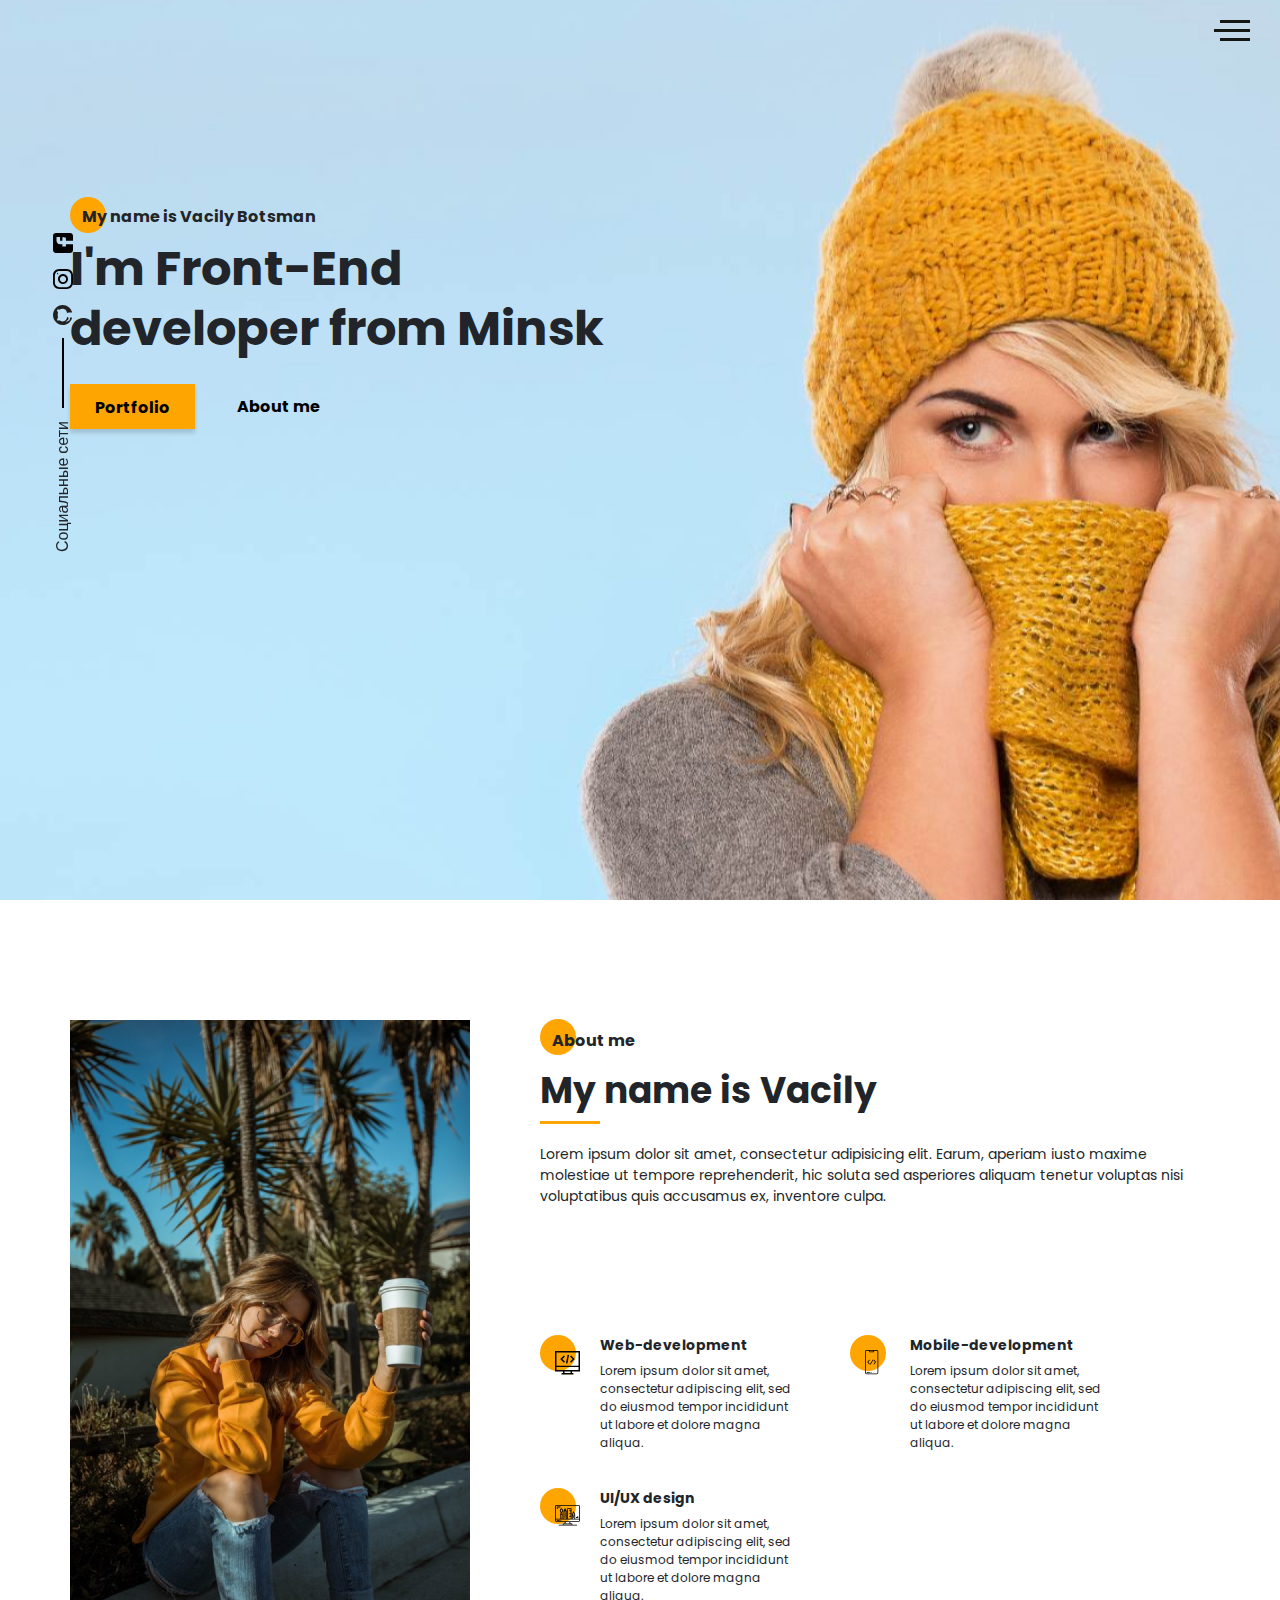
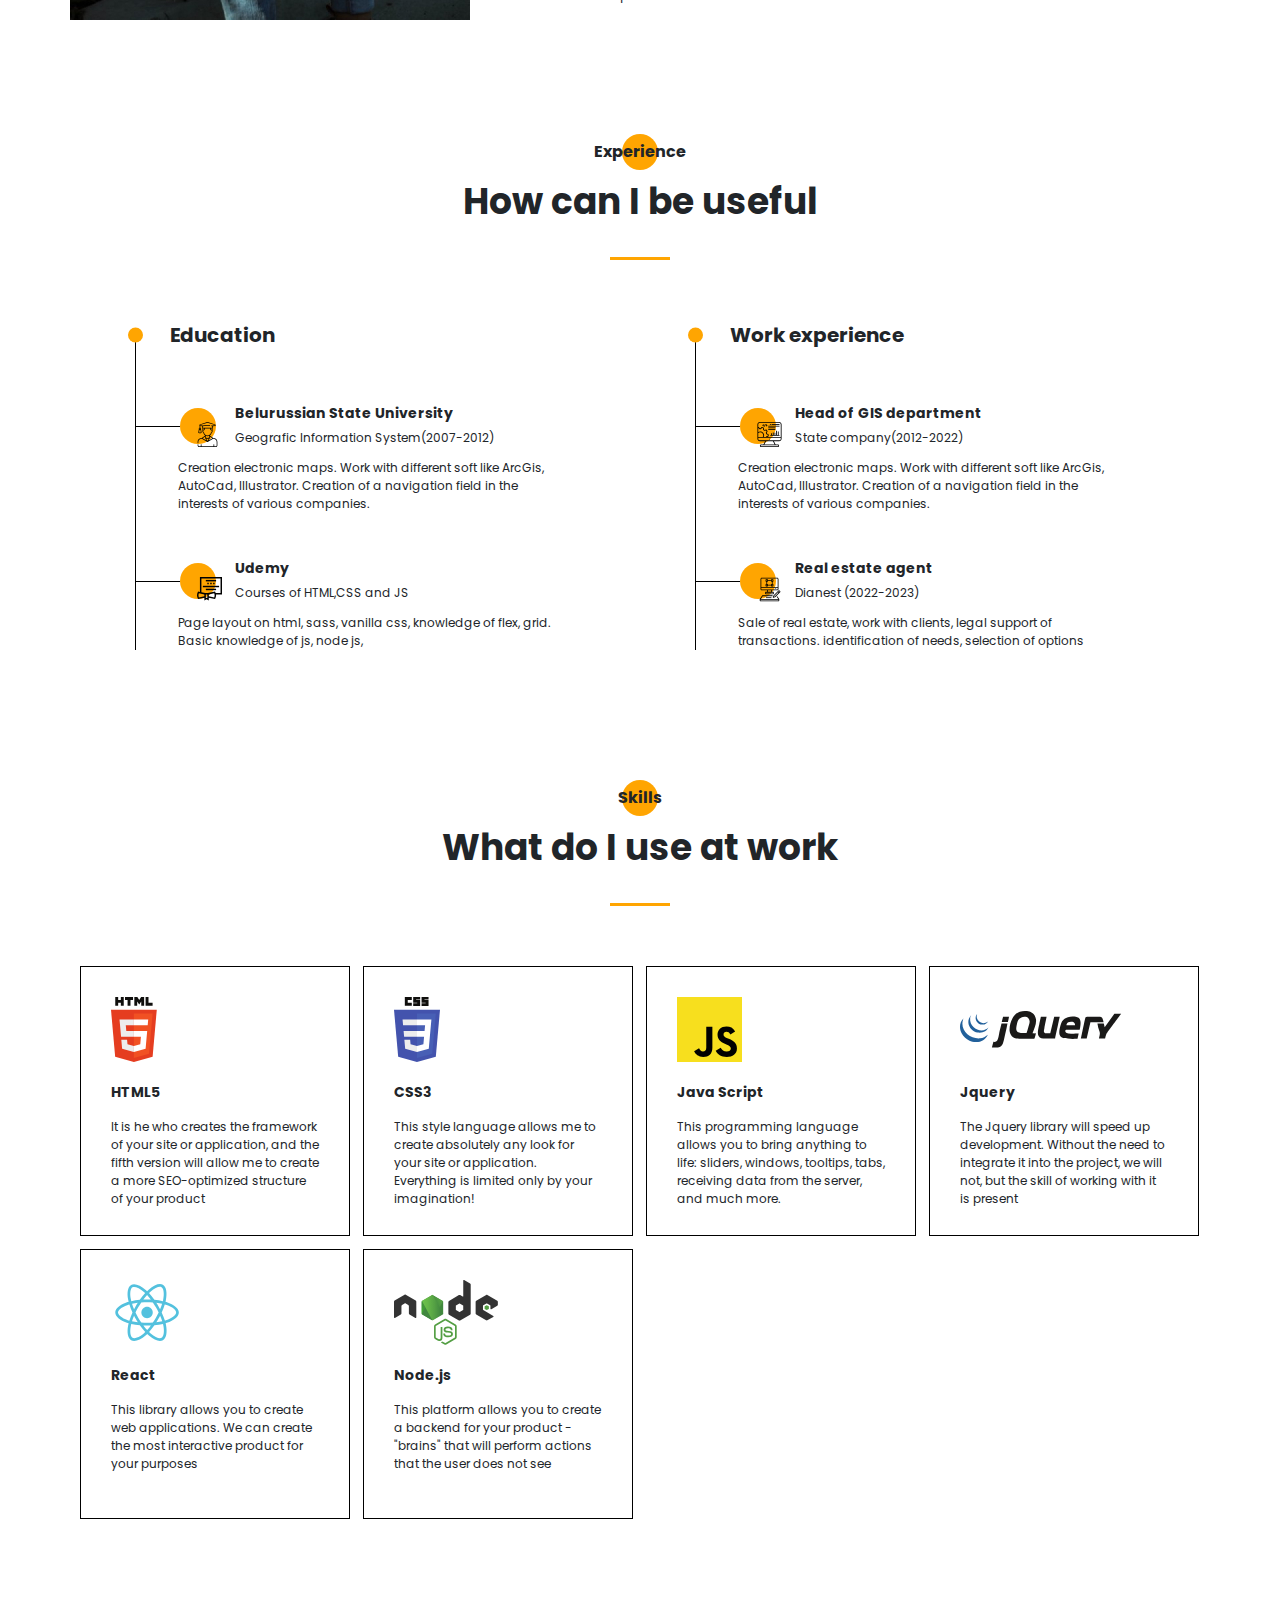
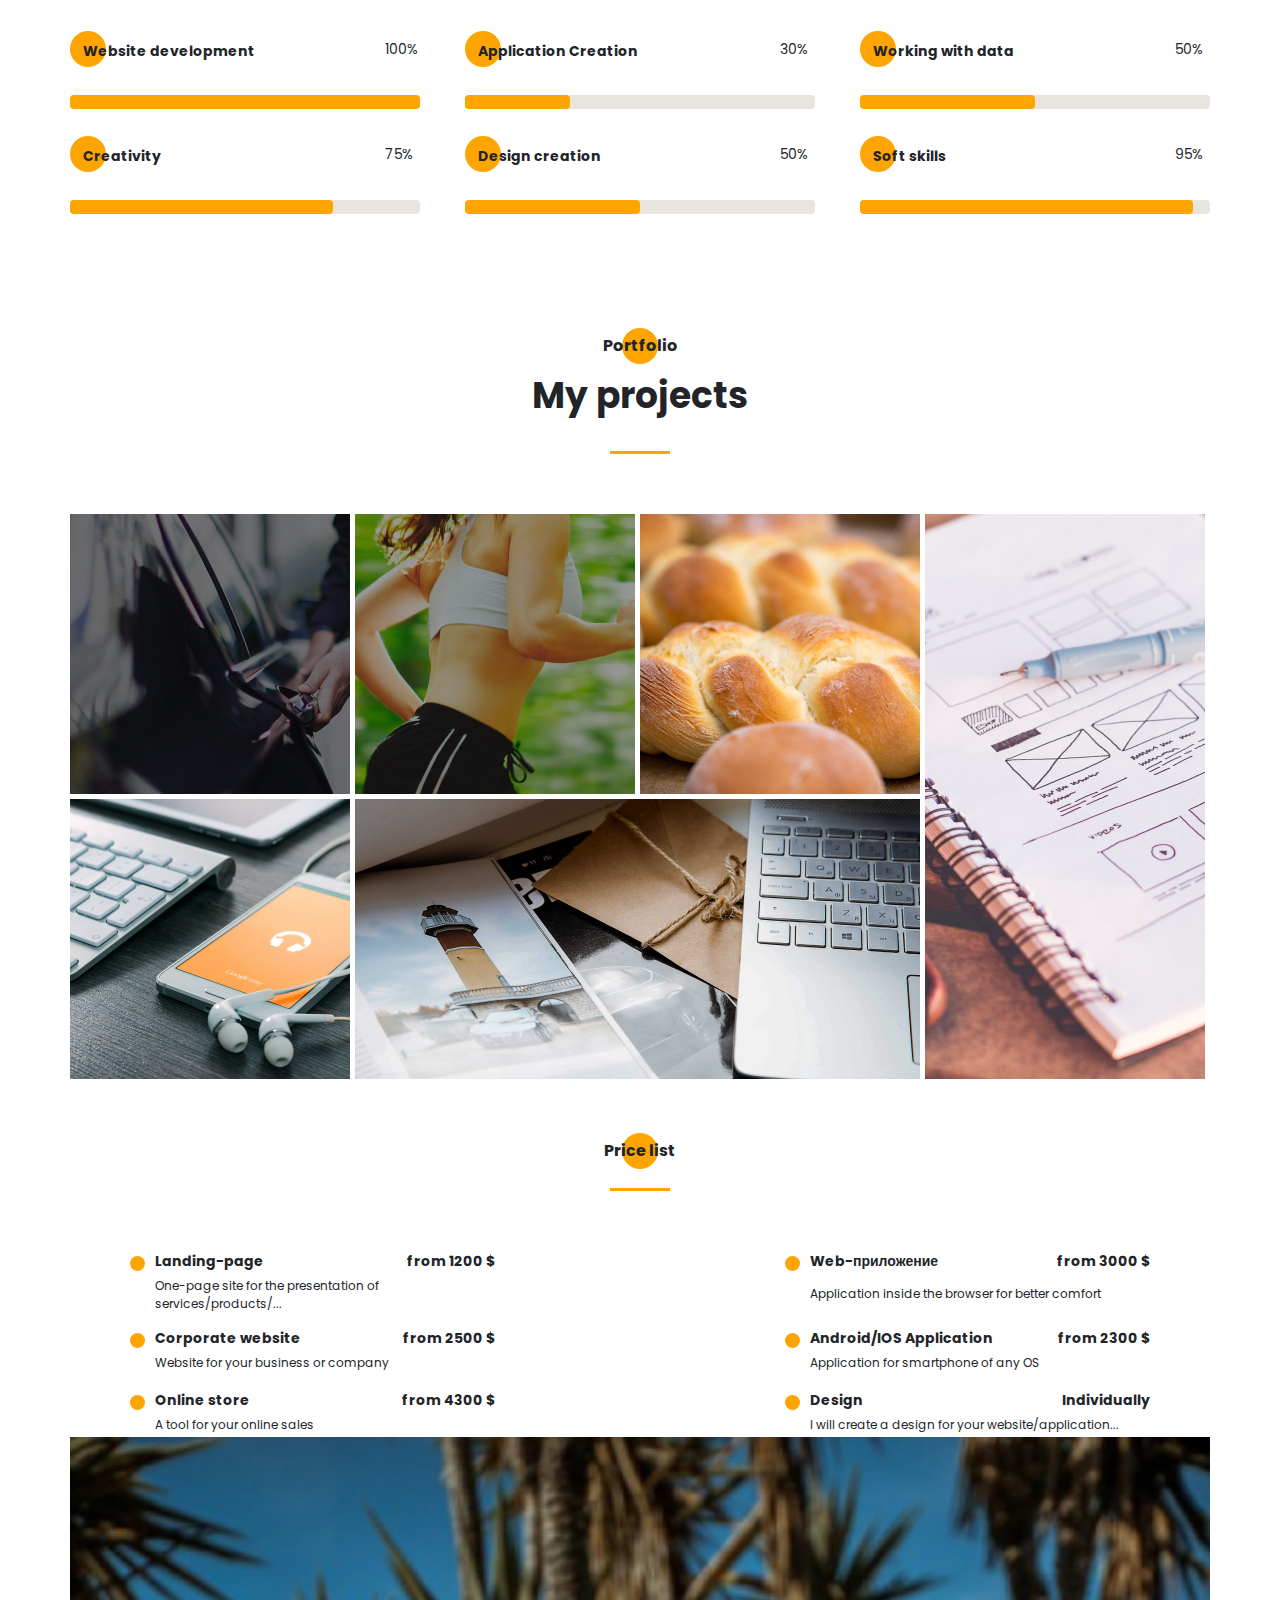
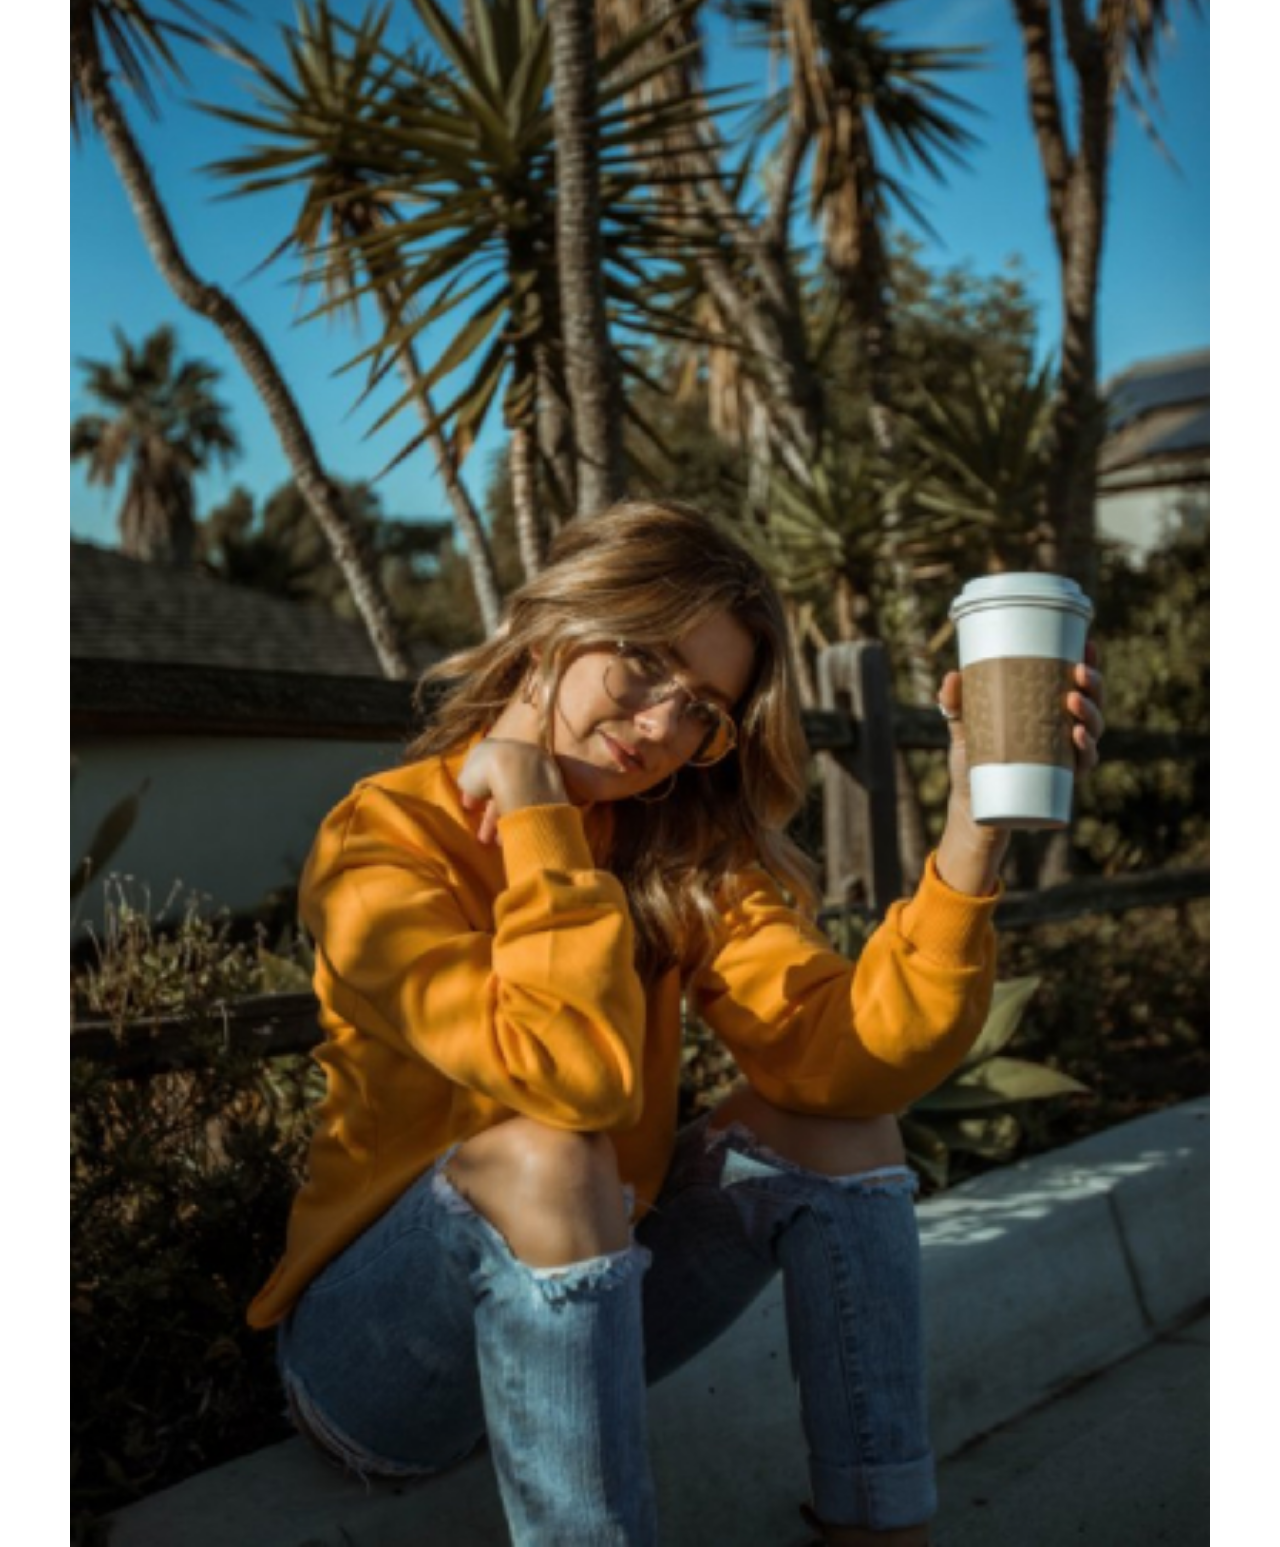
==== commit 9fd87c50: "add own project" ====
--- a/src/index.html
+++ b/src/index.html
@@ -369,19 +369,19 @@
             <div class="divider"></div>
 
             <div class="portfolio__wrapper">
-                <a href="#" class="portfolio__item">
+                <a href="../src/Uber/index.html" class="portfolio__item">
                     <img src="assets/img/works/uber.jpg" alt="uber">
                 </a>
-                <a href="#" class="portfolio__item">
+                <a href="../src/Puls/src/pulse.html" class="portfolio__item">
                     <img src="assets/img/works/pulse.jpg" alt="pulse">
                 </a>
-                <a href="#" class="portfolio__item">
+                <a href="https://rolling-scopes-school.github.io/scrazym-JSFEPRESCHOOL/portfolio/" class="portfolio__item">
                     <img src="assets/img/works/bread.jpg" alt="test">
                 </a>
-                <a href="#" class="portfolio__item vertical">
+                <a href="https://rolling-scopes-school.github.io/scrazym-JSFE2022Q3/zoo-online/src/pages/main/" class="portfolio__item vertical">
                     <img src="assets/img/works/plans.jpg" alt="test">
                 </a>
-                <a href="#" class="portfolio__item">
+                <a href="https://scrazym.github.io/TSM2022/src/" class="portfolio__item">
                     <img src="assets/img/works/ipad.jpg" alt="test">
                 </a>
                 <a href="#" class="portfolio__item horizonal">
@@ -444,6 +444,16 @@
         </div>
     </section>
 
+    <section class="contacts">
+        <div class="container">
+            <div class="contacts__wrapper">
+                <div class="about__photo">
+                    <img src="assets/img/main_photo.jpg" alt="foto">
+                </div>
+            </div>
+        </div>
+    </section>
+
     <script src="js/script.js"></script>
 </body>
 </html>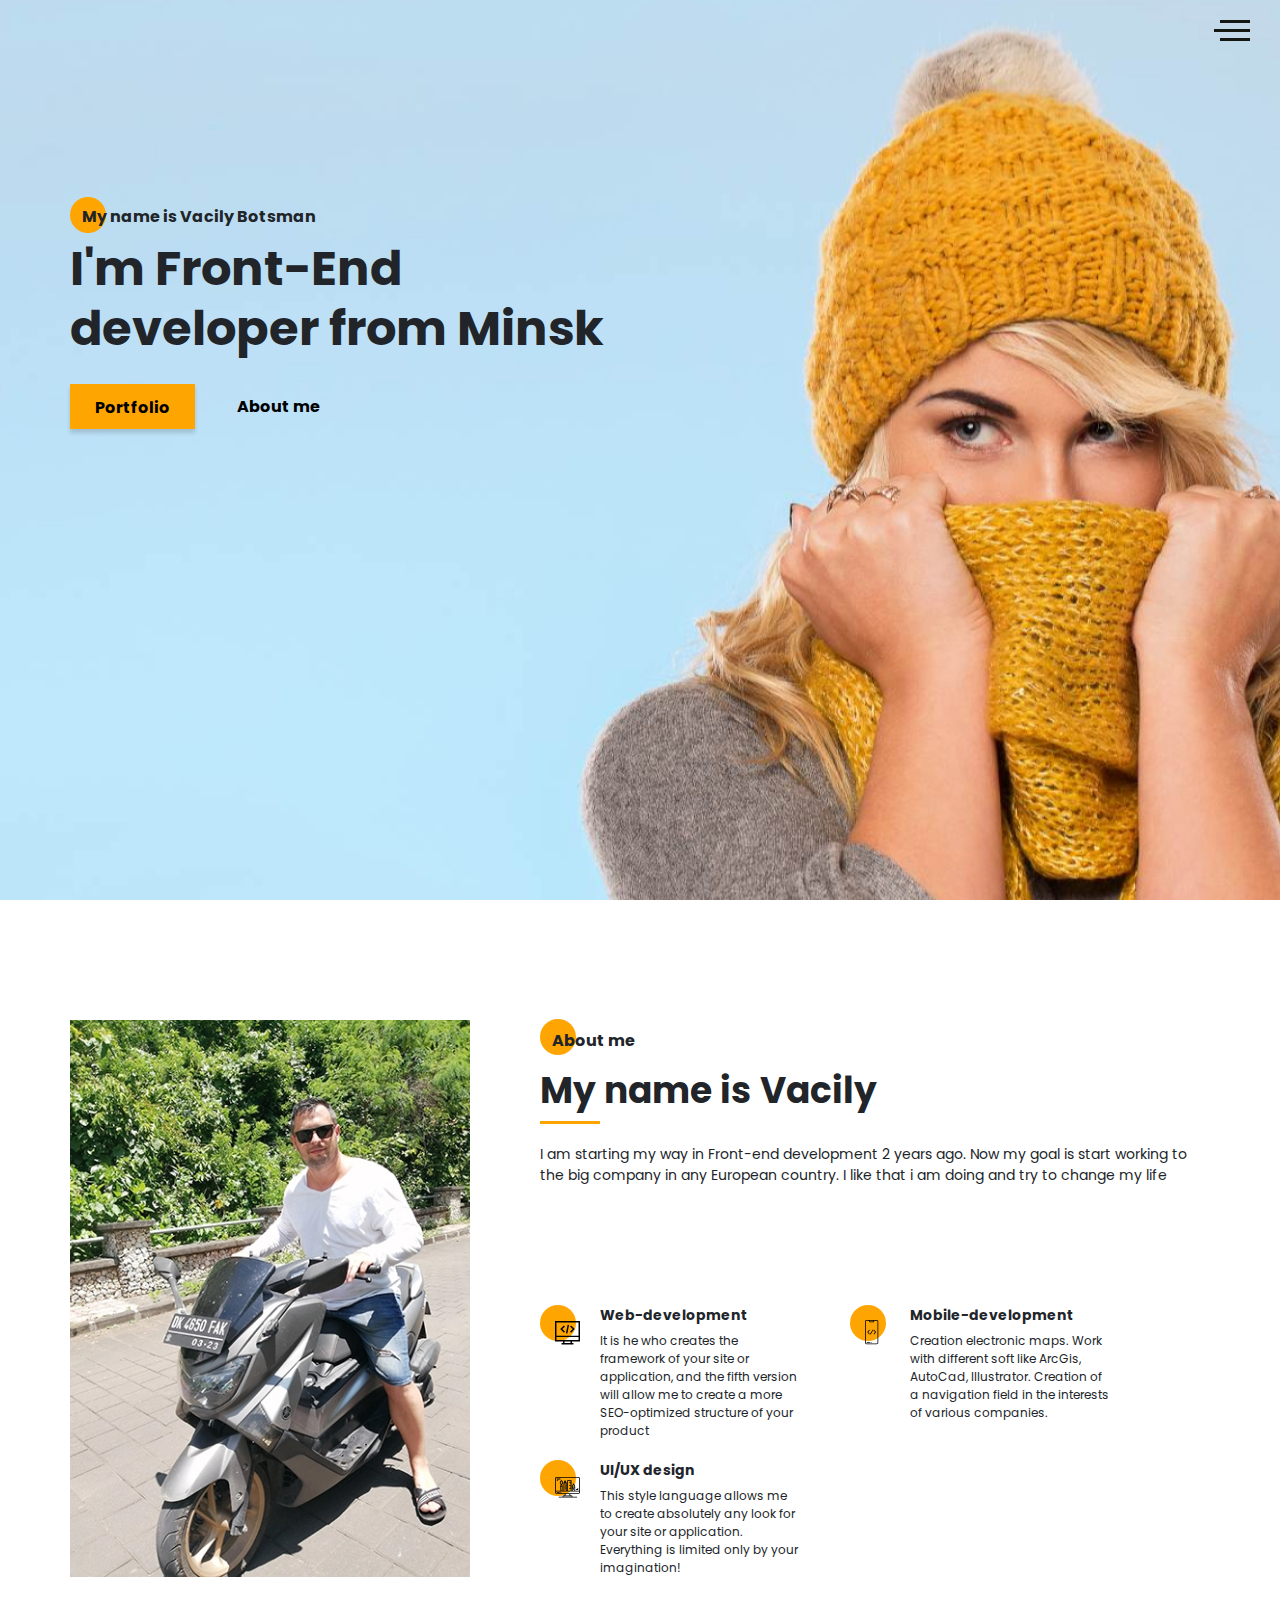
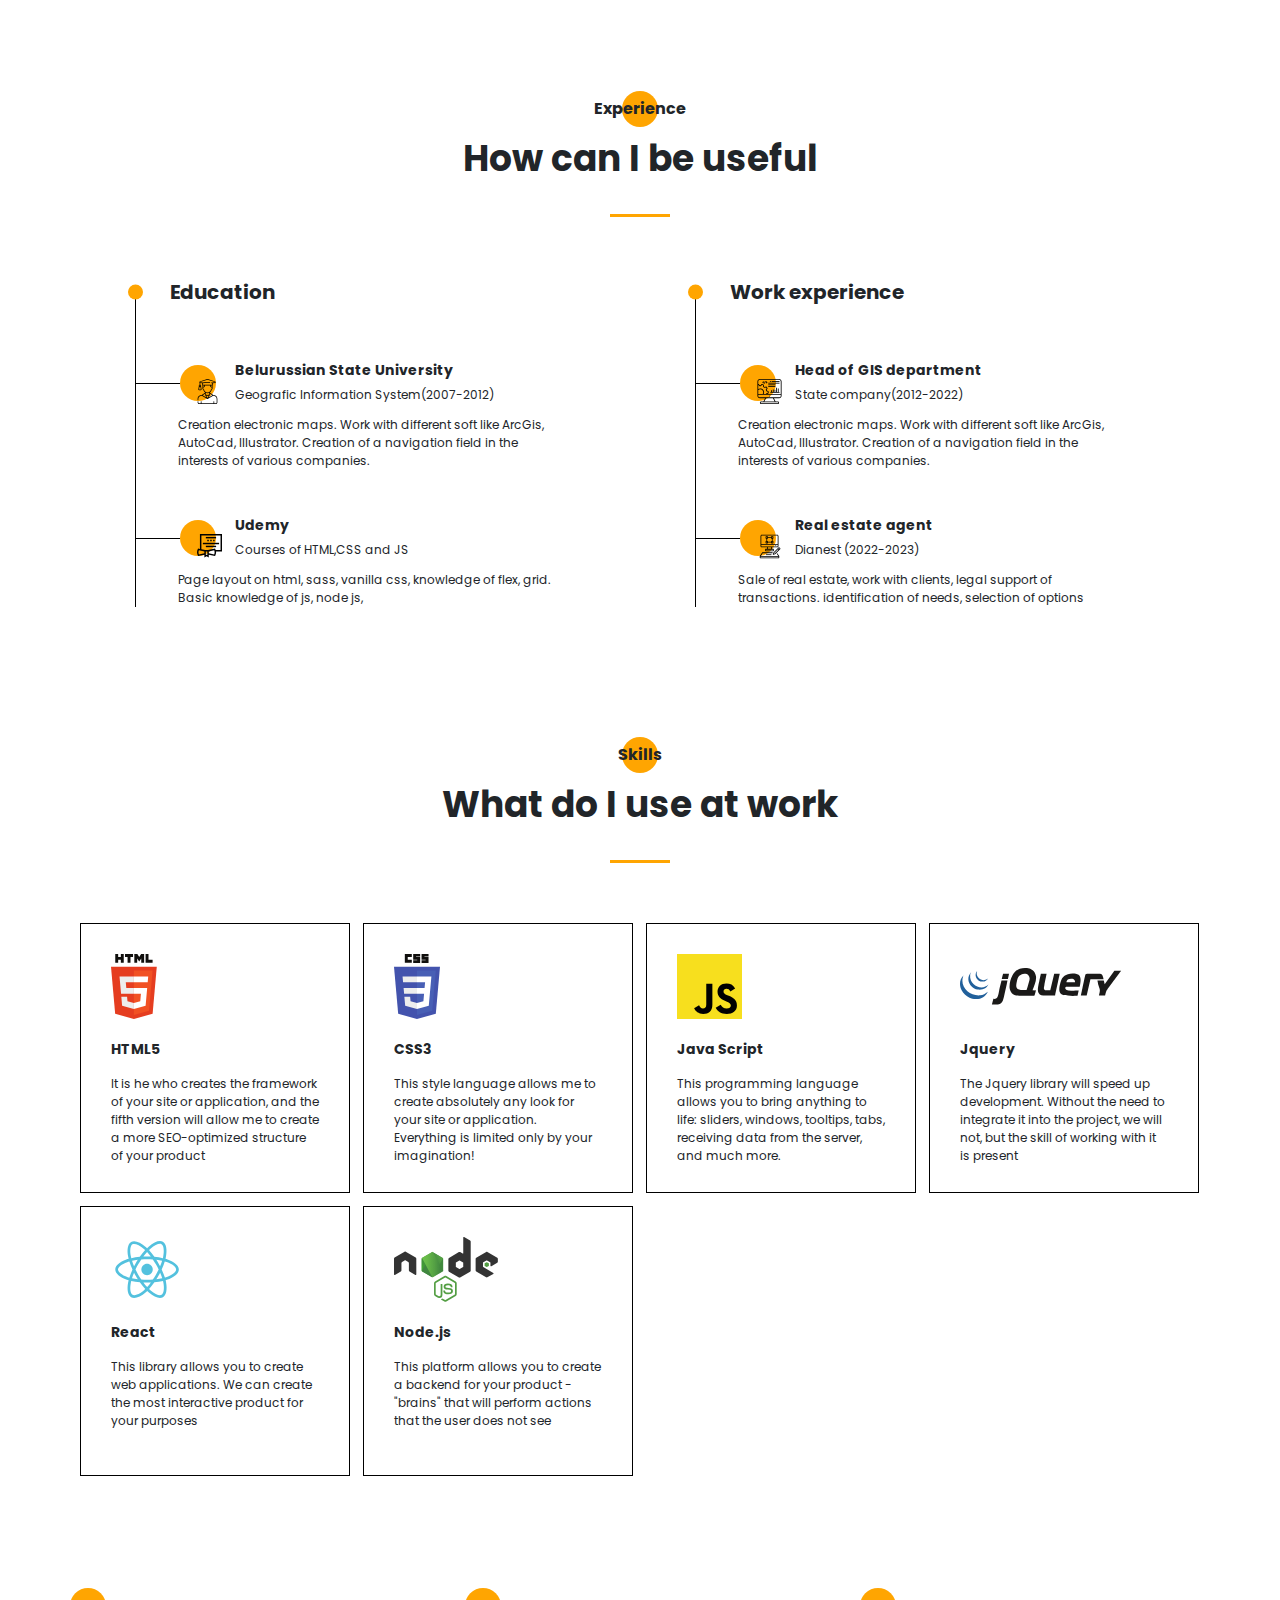
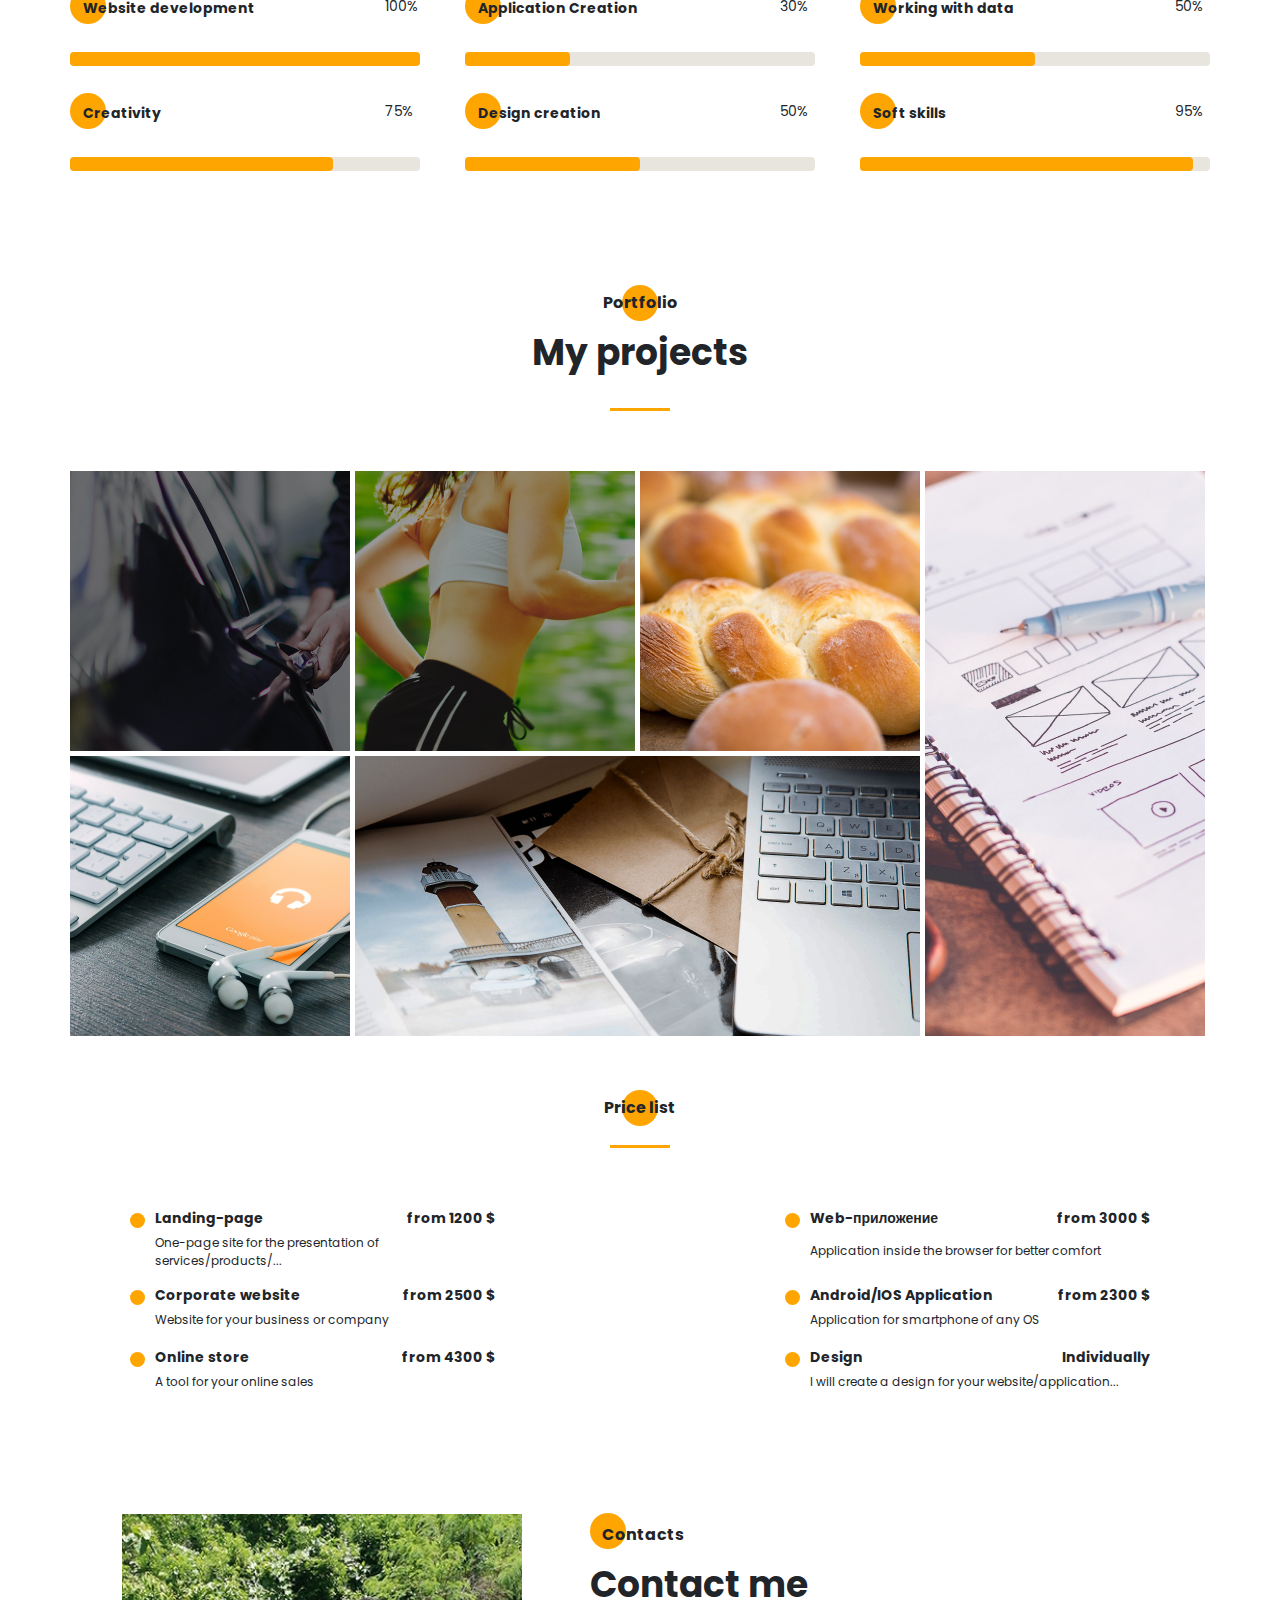
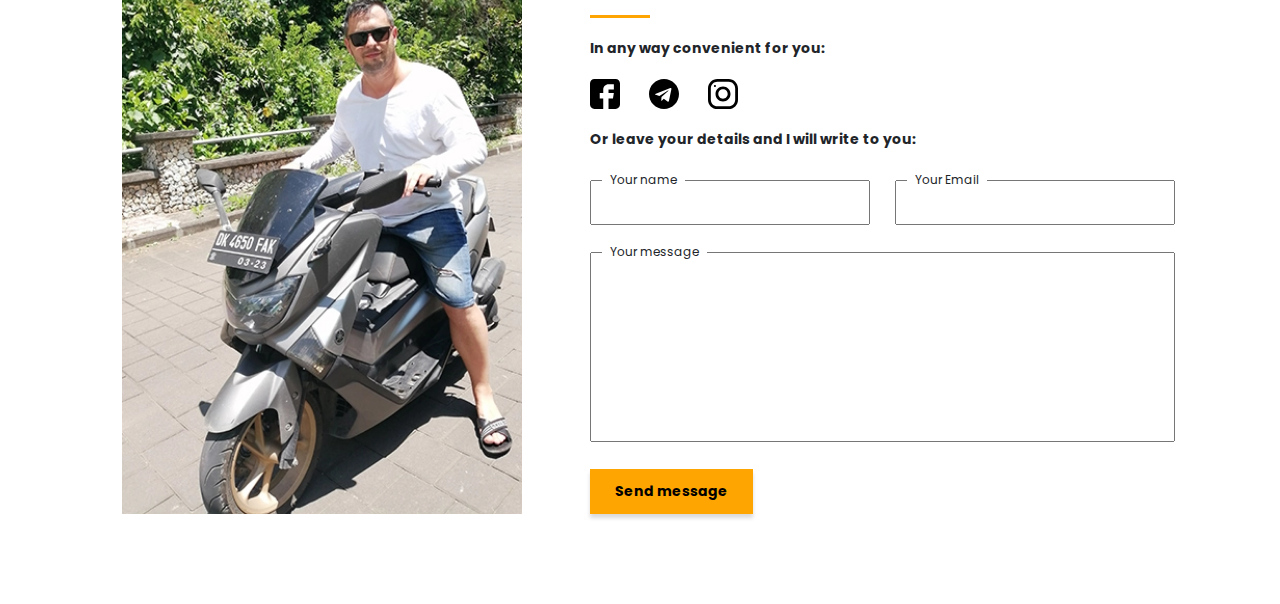
==== commit 0990e186: "finish project" ====
--- a/src/index.html
+++ b/src/index.html
@@ -61,12 +61,12 @@
             </div>
             <nav>
                 <ul class="menu__list">
-                    <li class="menu__link"><a href="#">ПРО МЕНЯ</a></li>
-                    <li class="menu__link"><a href="#">МОЙ ОПЫТ</a></li>
-                    <li class="menu__link"><a href="#">МОИ НАВЫКИ</a></li>
-                    <li class="menu__link"><a href="#">МОИ РАБОТЫ</a></li>
-                    <li class="menu__link"><a href="#">ПРАЙС-ЛИСТ</a></li>
-                    <li class="menu__link"><a href="#">КОНТАКТЫ</a></li>
+                    <li class="menu__link"><a href="#about">About me</a></li>
+                    <li class="menu__link"><a href="#resume">My experience</a></li>
+                    <li class="menu__link"><a href="#skills">Skills</a></li>
+                    <li class="menu__link"><a href="#works">My works</a></li>
+                    <li class="menu__link"><a href="#price">Price list</a></li>
+                    <li class="menu__link"><a href="#contacts">Contacts</a></li>
                 </ul>
             </nav>
 
@@ -96,7 +96,7 @@
         </div>
     </div>
 
-    <section class="promo">
+    <section id="promo" class="promo">
         <div class="hamburger">
             <span></span>
             <span class="long"></span>
@@ -112,18 +112,22 @@
         </div>
     </section>
 
-    <section class="about">
+    <section id="about" class="about">
         <div class="container">
             <div class="about__wrapper">
                 <div class="about__photo">
-                    <img src="assets/img/main_photo.jpg" alt="foto">
-                </div>
-               
+                    <picture>
+                        <source media="(max-width: 576px)" srcset="assets/img/main_photo-min.jpg">
+                        <source media="(min-width: 577px)" srcset="assets/img/main_photoM.webp">
+                        <img src="assets/img/main_photoM.webp" alt="photo">
+                    </picture>
+                </div>
+              
                 <div class="about__descr">
                     <h2 class="title title_fz16 about__title">About me</h2>
                     <div class=" title title_fz36 about__subtitle">My name is Vacily</div>
                     <div class="divider"></div>
-                    <p class="about__text">Lorem ipsum dolor sit amet, consectetur adipisicing elit. Earum, aperiam iusto maxime molestiae ut tempore reprehenderit, hic soluta sed asperiores aliquam tenetur voluptas nisi voluptatibus quis accusamus ex, inventore culpa.</p>
+                    <p class="about__text">I am starting my way in Front-end development 2 years ago. Now my goal is start working to the big company in any European country. I like that i am doing and try to change my life</p>
 
                 </div>
                 <div class="about__skills">
@@ -136,7 +140,7 @@
                                 Web-development
                             </div>
                             <div class="about__skills-text">
-                                Lorem ipsum dolor sit amet, consectetur adipiscing elit, sed do eiusmod tempor incididunt ut labore et dolore magna aliqua.
+                                It is he who creates the framework of your site or application, and the fifth version will allow me to create a more SEO-optimized structure of your product
                             </div>
                         </div>
                     </div>
@@ -149,7 +153,7 @@
                                 Mobile-development
                             </div>
                             <div class="about__skills-text">
-                                Lorem ipsum dolor sit amet, consectetur adipiscing elit, sed do eiusmod tempor incididunt ut labore et dolore magna aliqua.
+                                Creation electronic maps. Work with different soft like ArcGis, AutoCad, Illustrator. Creation of a navigation field in the interests of various companies.
                             </div>
                         </div>
                     </div>
@@ -162,7 +166,7 @@
                                 UI/UX design
                             </div>
                             <div class="about__skills-text">
-                                Lorem ipsum dolor sit amet, consectetur adipiscing elit, sed do eiusmod tempor incididunt ut labore et dolore magna aliqua.
+                                This style language allows me to create absolutely any look for your site or application. Everything is limited only by your imagination!
                             </div>
                         </div>
                     </div>
@@ -171,7 +175,7 @@
         </div>
     </section>
 
-    <section class="resume">
+    <section id="resume" class="resume">
         <div class="container">
             <h2 class="title title_fz16 title__section-title">
                 Experience
@@ -263,7 +267,7 @@
             </div>
         </div>
     </section>
-    <section class="skills">
+    <section id="skills" class="skills">
         <div class="container">
             <h2 class="title title_fz16 title__section-title">Skills</h2>
             <div class="title title_fz36 title__section-subtitle">What do I use at work</div>
@@ -362,7 +366,7 @@
         </div>
     </section>
 
-    <section class="portfolio">
+    <section id="works" class="portfolio">
         <div class="container">
             <h2 class="title title_fz16 title__section-title">Portfolio</h2>
             <div class="title title_fz36 title__section-subtitle">My projects</div>
@@ -381,7 +385,7 @@
                 <a href="https://rolling-scopes-school.github.io/scrazym-JSFE2022Q3/zoo-online/src/pages/main/" class="portfolio__item vertical">
                     <img src="assets/img/works/plans.jpg" alt="test">
                 </a>
-                <a href="https://scrazym.github.io/TSM2022/src/" class="portfolio__item">
+                <a href="#" class="portfolio__item">
                     <img src="assets/img/works/ipad.jpg" alt="test">
                 </a>
                 <a href="#" class="portfolio__item horizonal">
@@ -391,7 +395,7 @@
         </div>
     </section>
 
-    <section class="price">
+    <section id="price" class="price">
         <div class="container">
             <h2 class="title title_fz16 title__section-title">Price list</h2>
             <div class="divider"></div>
@@ -442,13 +446,57 @@
                 </div>
             </div>
         </div>
-    </section>
-
-    <section class="contacts">
+    </section> 
+
+    <section id="contacts" class="contacts">
         <div class="container">
             <div class="contacts__wrapper">
-                <div class="about__photo">
-                    <img src="assets/img/main_photo.jpg" alt="foto">
+
+                <div class="contacts__photo">
+                    <img src="assets/img/main_photoM.webp" alt="foto">
+                </div>
+                <div class="contacts__descr">
+                    <h2 class="title title_fz16 contacts__title">Contacts</h2>
+                    <div class=" title title_fz36 contacts__subtitle">Contact me</div>
+                    <div class="divider"></div>
+
+                    <div class="title title_fz14 contacts__text">
+                        In any way convenient for you:
+                    </div>
+                    <div class="contacts__social">
+                        <a href="" class="contacts__link">
+                            <img src="assets/icons/social/Facebook1S.svg" alt="facebook">
+                        </a>
+                        <a href="#" class="contacts__link">
+                            <img src="assets/icons/social/telegram.svg" alt="telegram">
+                        </a>
+                        <a href="#" class="contacts__link">
+                            <img src="assets/icons/social/InstagramS.svg" alt="instagram">
+                        </a>
+                    </div>
+
+                    <div class="title title_fz14 contacts__text">
+                        Or leave your details and I will write to you:
+                    </div>
+
+                    <form action="#" class="contacts__form">
+                        <div class="contacts__input">
+                            <input name="name" id="name" type="text">
+                            <label for="name">Your name</label>
+                        </div>
+                        <div class="contacts__input">
+                            <input name="email" id="email" type="email">
+                            <label for="email">Your Email</label>
+                        </div>
+                        <div class="contacts__textarea">
+                            <textarea name="text" id="text"></textarea>
+                            <label for="text">Your message</label>
+                        </div>
+                        <div>
+                            <button class="btn contacts__btn">Send message</button>
+                        </div>
+                    </form>
+
                 </div>
             </div>
         </div>
--- a/src/css/style.min.css
+++ b/src/css/style.min.css
@@ -4,4 +4,4 @@
  * Copyright 2011-2019 Twitter, Inc.
  * Licensed under MIT (https://github.com/twbs/bootstrap/blob/master/LICENSE)
  * Forked from Normalize.css, licensed MIT (https://github.com/necolas/normalize.css/blob/master/LICENSE.md)
- */@import"https://fonts.googleapis.com/css2?family=Poppins:wght@500;700&display=swap";*,::after,::before{-webkit-box-sizing:border-box;box-sizing:border-box}html{font-family:sans-serif;line-height:1.15;-webkit-text-size-adjust:100%;-webkit-tap-highlight-color:rgba(0,0,0,0)}article,aside,figcaption,figure,footer,header,hgroup,main,nav,section{display:block}body{margin:0;font-family:-apple-system,BlinkMacSystemFont,"Segoe UI",Roboto,"Helvetica Neue",Arial,"Noto Sans",sans-serif,"Apple Color Emoji","Segoe UI Emoji","Segoe UI Symbol","Noto Color Emoji";font-size:1rem;font-weight:400;line-height:1.5;color:#212529;text-align:left;background-color:#fff}[tabindex="-1"]:focus{outline:0 !important}hr{-webkit-box-sizing:content-box;box-sizing:content-box;height:0;overflow:visible}h1,h2,h3,h4,h5,h6{margin-top:0;margin-bottom:.5rem}p{margin-top:0;margin-bottom:1rem}abbr[data-original-title],abbr[title]{text-decoration:underline;-webkit-text-decoration:underline dotted;text-decoration:underline dotted;cursor:help;border-bottom:0;-webkit-text-decoration-skip-ink:none;text-decoration-skip-ink:none}address{margin-bottom:1rem;font-style:normal;line-height:inherit}dl,ol,ul{margin-top:0;margin-bottom:1rem}ol ol,ol ul,ul ol,ul ul{margin-bottom:0}dt{font-weight:700}dd{margin-bottom:.5rem;margin-left:0}blockquote{margin:0 0 1rem}b,strong{font-weight:bolder}small{font-size:80%}sub,sup{position:relative;font-size:75%;line-height:0;vertical-align:baseline}sub{bottom:-0.25em}sup{top:-0.5em}a{color:#007bff;text-decoration:none;background-color:rgba(0,0,0,0)}a:hover{color:#0056b3;text-decoration:underline}a:not([href]):not([tabindex]){color:inherit;text-decoration:none}a:not([href]):not([tabindex]):focus,a:not([href]):not([tabindex]):hover{color:inherit;text-decoration:none}a:not([href]):not([tabindex]):focus{outline:0}code,kbd,pre,samp{font-family:SFMono-Regular,Menlo,Monaco,Consolas,"Liberation Mono","Courier New",monospace;font-size:1em}pre{margin-top:0;margin-bottom:1rem;overflow:auto}figure{margin:0 0 1rem}img{vertical-align:middle;border-style:none}svg{overflow:hidden;vertical-align:middle}table{border-collapse:collapse}caption{padding-top:.75rem;padding-bottom:.75rem;color:#6c757d;text-align:left;caption-side:bottom}th{text-align:inherit}label{display:inline-block;margin-bottom:.5rem}button{border-radius:0}button:focus{outline:1px dotted;outline:5px auto -webkit-focus-ring-color}button,input,optgroup,select,textarea{margin:0;font-family:inherit;font-size:inherit;line-height:inherit}button,input{overflow:visible}button,select{text-transform:none}select{word-wrap:normal}[type=button],[type=reset],[type=submit],button{-webkit-appearance:button}[type=button]:not(:disabled),[type=reset]:not(:disabled),[type=submit]:not(:disabled),button:not(:disabled){cursor:pointer}[type=button]::-moz-focus-inner,[type=reset]::-moz-focus-inner,[type=submit]::-moz-focus-inner,button::-moz-focus-inner{padding:0;border-style:none}input[type=checkbox],input[type=radio]{-webkit-box-sizing:border-box;box-sizing:border-box;padding:0}input[type=date],input[type=datetime-local],input[type=month],input[type=time]{-webkit-appearance:listbox}textarea{overflow:auto;resize:vertical}fieldset{min-width:0;padding:0;margin:0;border:0}legend{display:block;width:100%;max-width:100%;padding:0;margin-bottom:.5rem;font-size:1.5rem;line-height:inherit;color:inherit;white-space:normal}progress{vertical-align:baseline}[type=number]::-webkit-inner-spin-button,[type=number]::-webkit-outer-spin-button{height:auto}[type=search]{outline-offset:-2px;-webkit-appearance:none}[type=search]::-webkit-search-decoration{-webkit-appearance:none}::-webkit-file-upload-button{font:inherit;-webkit-appearance:button}output{display:inline-block}summary{display:list-item;cursor:pointer}template{display:none}[hidden]{display:none !important}*{font-family:"Poppins",sans-serif;margin:0;padding:0}.container{max-width:1140px;margin:0 auto}.divider{width:60px;height:3px;background-color:#ffa501;margin:25px auto 0 auto}.promo{min-height:100vh;position:relative;background:url("../assets/img/main_bg.jpg") no-repeat 50%/cover;padding-top:205px}.promo__title{width:536px;margin-top:10px}.promo__subtitle{position:relative;padding-left:12px;z-index:2}.promo__subtitle:before{content:"";position:absolute;width:36px;height:36px;border-radius:100%;background:#ffa501;z-index:-1;top:-35%;left:0}.promo__btns{margin-top:25px;display:-webkit-box;display:-ms-flexbox;display:flex;width:250px;-webkit-box-align:center;-ms-flex-align:center;align-items:center;-webkit-box-pack:justify;-ms-flex-pack:justify;justify-content:space-between}.promo__link{color:#000;font-weight:bold}.promo__link:hover{cursor:pointer;color:#854333;text-decoration:none}.title{font-weight:bold;font-size:36px;line-height:60px;z-index:2}.title_fz14{font-size:14px;line-height:21px}.title_fz16{font-size:16px;line-height:24px}.title_fz20{font-size:20px;line-height:30px}.title_fz36{font-size:36px}.title_fz48{font-size:48px}.title__section-title{position:relative;text-align:center}.title__section-title:before{content:"";position:absolute;width:36px;height:36px;border-radius:100%;background:#ffa501;z-index:-1;top:-35%;left:0}.title__section-title::before{top:-6px;left:50%;-webkit-transform:translateX(-50%);transform:translateX(-50%)}.title__section-subtitle{text-align:center}.btn{height:45px;background:#ffa501;-webkit-box-shadow:0px 4px 4px rgba(0,0,0,.15);box-shadow:0px 4px 4px rgba(0,0,0,.15);padding:12px 25px}.sidepanel{position:fixed;display:-webkit-box;display:-ms-flexbox;display:flex;-webkit-box-orient:vertical;-webkit-box-direction:normal;-ms-flex-direction:column;flex-direction:column;top:230px;left:50px;-webkit-box-pack:justify;-ms-flex-pack:justify;justify-content:space-between;-webkit-box-align:center;-ms-flex-align:center;align-items:center;height:340px;z-index:3}.sidepanel__divider{width:2px;height:70px;background-color:#000}.sidepanel__text{height:150px;width:25px}.sidepanel__text span{-webkit-transform:rotate(-90deg) translate(-30%, -260%);transform:rotate(-90deg) translate(-30%, -260%);display:block;width:150px}.sidepanel__link:hover{-webkit-transition:all,1.2s;transition:all,1.2s;-webkit-transform:scale(2) rotate(90deg);transform:scale(2) rotate(90deg)}.hamburger{position:absolute;top:20px;right:30px;height:21px;display:-webkit-box;display:-ms-flexbox;display:flex;-webkit-box-orient:vertical;-webkit-box-direction:normal;-ms-flex-direction:column;flex-direction:column;-webkit-box-pack:justify;-ms-flex-pack:justify;justify-content:space-between;-webkit-box-align:end;-ms-flex-align:end;align-items:flex-end;cursor:pointer}.hamburger span{display:block;width:30px;height:3px;background:#151812}.hamburger span.long{width:36px}.menu{position:fixed;top:0;left:-100%;width:100%;height:100vh;z-index:10;visibility:hidden;opacity:0;-webkit-transition:all .4s;transition:all .4s}.menu.active{left:0;visibility:visible;opacity:1}.menu__block{position:relative;width:345px;height:100%;background-color:#ffa501;padding-top:140px;padding-left:40px;-webkit-transition:all .4s;transition:all .4s;z-index:10}.menu__close{position:absolute;top:25px;right:25px;cursor:pointer}.menu__list{list-style-type:none;padding-left:35px}.menu__link{position:relative;font-weight:bold;font-size:24px;line-height:36px;margin-bottom:15px}.menu__link::before{content:"";position:absolute;top:10px;left:-35px;width:15px;height:15px;border-radius:100%;border:1px solid #000;-webkit-transition:all .4s;transition:all .4s}.menu__link:hover::before{background-color:#fff}.menu__link a{color:#fff}.menu__social{position:absolute;bottom:50px;left:50%;-webkit-transform:translateX(-50%);transform:translateX(-50%);display:-webkit-box;display:-ms-flexbox;display:flex;-webkit-box-pack:justify;-ms-flex-pack:justify;justify-content:space-between;-webkit-box-align:center;-ms-flex-align:center;align-items:center;width:90px}.menu__overlay{position:fixed;top:0;left:0;width:100%;height:100%;background-color:#fff;opacity:.75}.about{padding-top:120px}.about__wrapper{display:grid;grid-template-columns:400px 670px;grid-template-rows:minmax(245px, auto) minmax(255px, auto);grid-auto-rows:minmax(245px, auto);-webkit-column-gap:70px;-moz-column-gap:70px;column-gap:70px;row-gap:40px}.about__photo{grid-row:1/3}.about__photo img{width:100%}.about__title{position:relative;padding-left:12px;padding-top:1px}.about__title:before{content:"";position:absolute;width:36px;height:36px;border-radius:100%;background:#ffa501;z-index:-1;top:-35%;left:0}.about__descr{padding-top:8px}.about__descr .divider{margin:0}.about__text{margin-top:20px;font-size:14px;line-height:21px}.about__skills{display:grid;grid-template:repeat(2, minmax(115px, auto))/repeat(2, 260px);grid-auto-rows:1fr;-webkit-column-gap:50px;-moz-column-gap:50px;column-gap:50px;row-gap:20px}.about__skills-item{display:grid;grid-template-columns:40px 200px;-webkit-column-gap:20px;-moz-column-gap:20px;column-gap:20px}.about__skills-circle{position:relative;padding:15px 0 0 15px}.about__skills-circle:before{content:"";position:absolute;width:36px;height:36px;border-radius:100%;background:#ffa501;z-index:-1;top:-35%;left:0}.about__skills-circle::before{top:0}.about__skills-text{margin-top:6px;font-size:12px;line-height:18px}.resume{padding-top:120px}.resume__wrapper{padding:60px 65px 0 65px;display:grid;grid-template-columns:repeat(2, 425px);-webkit-column-gap:135px;-moz-column-gap:135px;column-gap:135px}.resume__column-title{position:relative;padding-left:35px}.resume__column-title::before{content:"";position:absolute;width:15px;height:15px;background:#ffa501;border-radius:100%;left:-7px;top:50%;-webkit-transform:translateY(-50%);transform:translateY(-50%)}.resume__column ul{list-style-type:none}.resume__column ul li{position:relative}.resume__column ul li::after{content:"";width:1px;height:calc(100% + 16px);position:absolute;top:-16px;left:0;background-color:#000}.resume__item{position:relative}.resume__item::before{content:"";height:1px;width:45px;position:absolute;background-color:#000;top:68px}.resume__item-head{position:relative;padding:45px 0 0 100px}.resume__item-head h4{margin-bottom:0}.resume__item-body{padding-left:43px;margin-top:12px;font-size:12px;line-height:18px}.resume__item-icon{position:absolute;top:50px;left:45px}.resume__item-icon:before{content:"";position:absolute;width:36px;height:36px;border-radius:100%;background:#ffa501;z-index:-1;top:-35%;left:0}.resume__item-icon img{position:absolute;left:17px;top:14px}.resume__item-location{font-size:12px;line-height:18px;margin-top:5px}.skills{padding-top:120px}.skills__items{margin-top:60px;padding:0 10px;display:grid;grid-template:repeat(2, minmax(270px, auto))/repeat(4, 270px);grid-auto-rows:minmax(270px, auto);gap:13px}.skills__item{border:1px solid #000;padding:30px 30px 25px 30px}.skills__item-img{display:-webkit-box;display:-ms-flexbox;display:flex;-webkit-box-align:center;-ms-flex-align:center;align-items:center;min-height:65px}.skills__item h3{margin-top:20px;margin-bottom:0}.skills__item p{margin-top:15px;margin-bottom:0;font-size:12px;line-height:18px}.skills__ratings{margin-top:120px;display:grid;grid-template:repeat(2, minmax(70px, auto))/repeat(3, 350px);-webkit-column-gap:45px;-moz-column-gap:45px;column-gap:45px;row-gap:35px}.skills__ratings-item{display:grid;grid-template:minmax(21px, auto) 14px/200px 35px;-webkit-box-pack:justify;-ms-flex-pack:justify;justify-content:space-between;-ms-flex-line-pack:justify;align-content:space-between}.skills__ratings-title{position:relative;padding:2px 0 0 13px}.skills__ratings-title:before{content:"";position:absolute;width:36px;height:36px;border-radius:100%;background:#ffa501;z-index:-1;top:-35%;left:0}.skills__ratings-counter{font-size:14px;line-height:21px}.skills__ratings-line{width:350px;height:14px;background-color:#e8e4de;border-radius:4px;grid-column:1/3}.skills__ratings-line span{display:block;height:100%;background-color:#ffa501;border-radius:4px}.portfolio{padding-top:120px}.portfolio__wrapper{margin-top:60px;display:grid;grid-template:repeat(2, 280px)/repeat(4, 280px);grid-auto-rows:280px;gap:5px}.portfolio__wrapper .vertical{grid-row:1/3;grid-column:4/5}.portfolio__wrapper .horizonal{grid-row:2/3;grid-column:2/4}.portfolio__item{-webkit-transition:all .4s;transition:all .4s}.portfolio__item img{width:100%}.portfolio__item:hover{-webkit-transform:scale(1.05);transform:scale(1.05);-webkit-filter:grayscale(0.5);filter:grayscale(0.5)}.price{padding-top:60px}.price__wrapper{margin-top:60px;padding:0 60px;display:grid;grid-template:repeat(3, minmax(45px, auto))/repeat(2, 365px);grid-auto-rows:minmax(45px, auto);row-gap:15px;-webkit-box-pack:justify;-ms-flex-pack:justify;justify-content:space-between}.price__item{position:relative;display:grid;grid-template:repeat(2, minmax(21px, auto))/repeat(2, auto);row-gap:5px;padding-left:25px}.price__item:before{content:"";width:15px;height:15px;background-color:#ffa501;border-radius:100%;position:absolute;top:5px}.price__type,.price__count{font-weight:bold;font-size:14px;line-height:21px}.price__count{justify-self:end}.price__descr{grid-column:1/3;font-size:12px;line-height:18px}/*# sourceMappingURL=style.min.css.map */+ */@import"https://fonts.googleapis.com/css2?family=Poppins:wght@500;700&display=swap";*,::after,::before{-webkit-box-sizing:border-box;box-sizing:border-box}html{font-family:sans-serif;line-height:1.15;-webkit-text-size-adjust:100%;-webkit-tap-highlight-color:rgba(0,0,0,0)}article,aside,figcaption,figure,footer,header,hgroup,main,nav,section{display:block}body{margin:0;font-family:-apple-system,BlinkMacSystemFont,"Segoe UI",Roboto,"Helvetica Neue",Arial,"Noto Sans",sans-serif,"Apple Color Emoji","Segoe UI Emoji","Segoe UI Symbol","Noto Color Emoji";font-size:1rem;font-weight:400;line-height:1.5;color:#212529;text-align:left;background-color:#fff}[tabindex="-1"]:focus{outline:0 !important}hr{-webkit-box-sizing:content-box;box-sizing:content-box;height:0;overflow:visible}h1,h2,h3,h4,h5,h6{margin-top:0;margin-bottom:.5rem}p{margin-top:0;margin-bottom:1rem}abbr[data-original-title],abbr[title]{text-decoration:underline;-webkit-text-decoration:underline dotted;text-decoration:underline dotted;cursor:help;border-bottom:0;-webkit-text-decoration-skip-ink:none;text-decoration-skip-ink:none}address{margin-bottom:1rem;font-style:normal;line-height:inherit}dl,ol,ul{margin-top:0;margin-bottom:1rem}ol ol,ol ul,ul ol,ul ul{margin-bottom:0}dt{font-weight:700}dd{margin-bottom:.5rem;margin-left:0}blockquote{margin:0 0 1rem}b,strong{font-weight:bolder}small{font-size:80%}sub,sup{position:relative;font-size:75%;line-height:0;vertical-align:baseline}sub{bottom:-0.25em}sup{top:-0.5em}a{color:#007bff;text-decoration:none;background-color:rgba(0,0,0,0)}a:hover{color:#0056b3;text-decoration:underline}a:not([href]):not([tabindex]){color:inherit;text-decoration:none}a:not([href]):not([tabindex]):focus,a:not([href]):not([tabindex]):hover{color:inherit;text-decoration:none}a:not([href]):not([tabindex]):focus{outline:0}code,kbd,pre,samp{font-family:SFMono-Regular,Menlo,Monaco,Consolas,"Liberation Mono","Courier New",monospace;font-size:1em}pre{margin-top:0;margin-bottom:1rem;overflow:auto}figure{margin:0 0 1rem}img{vertical-align:middle;border-style:none}svg{overflow:hidden;vertical-align:middle}table{border-collapse:collapse}caption{padding-top:.75rem;padding-bottom:.75rem;color:#6c757d;text-align:left;caption-side:bottom}th{text-align:inherit}label{display:inline-block;margin-bottom:.5rem}button{border-radius:0}button:focus{outline:1px dotted;outline:5px auto -webkit-focus-ring-color}button,input,optgroup,select,textarea{margin:0;font-family:inherit;font-size:inherit;line-height:inherit}button,input{overflow:visible}button,select{text-transform:none}select{word-wrap:normal}[type=button],[type=reset],[type=submit],button{-webkit-appearance:button}[type=button]:not(:disabled),[type=reset]:not(:disabled),[type=submit]:not(:disabled),button:not(:disabled){cursor:pointer}[type=button]::-moz-focus-inner,[type=reset]::-moz-focus-inner,[type=submit]::-moz-focus-inner,button::-moz-focus-inner{padding:0;border-style:none}input[type=checkbox],input[type=radio]{-webkit-box-sizing:border-box;box-sizing:border-box;padding:0}input[type=date],input[type=datetime-local],input[type=month],input[type=time]{-webkit-appearance:listbox}textarea{overflow:auto;resize:vertical}fieldset{min-width:0;padding:0;margin:0;border:0}legend{display:block;width:100%;max-width:100%;padding:0;margin-bottom:.5rem;font-size:1.5rem;line-height:inherit;color:inherit;white-space:normal}progress{vertical-align:baseline}[type=number]::-webkit-inner-spin-button,[type=number]::-webkit-outer-spin-button{height:auto}[type=search]{outline-offset:-2px;-webkit-appearance:none}[type=search]::-webkit-search-decoration{-webkit-appearance:none}::-webkit-file-upload-button{font:inherit;-webkit-appearance:button}output{display:inline-block}summary{display:list-item;cursor:pointer}template{display:none}[hidden]{display:none !important}*{font-family:"Poppins",sans-serif;margin:0;padding:0}.container{max-width:1140px;margin:0 auto}.divider{width:60px;height:3px;background-color:#ffa501;margin:25px auto 0 auto}.promo{min-height:100vh;position:relative;background:url("../assets/img/main_bg.webp") no-repeat 50%/cover;padding-top:205px}.promo__title{width:536px;margin-top:10px}.promo__subtitle{position:relative;padding-left:12px;z-index:2}.promo__subtitle:before{content:"";position:absolute;width:36px;height:36px;border-radius:100%;background:#ffa501;z-index:-1;top:-35%;left:0}.promo__btns{margin-top:25px;display:-webkit-box;display:-ms-flexbox;display:flex;width:250px;-webkit-box-align:center;-ms-flex-align:center;align-items:center;-webkit-box-pack:justify;-ms-flex-pack:justify;justify-content:space-between}.promo__link{color:#000;font-weight:bold}.promo__link:hover{cursor:pointer;color:#854333;text-decoration:none}.title{font-weight:bold;font-size:36px;line-height:60px;z-index:2}.title_fz14{font-size:14px;line-height:21px}.title_fz16{font-size:16px;line-height:24px}.title_fz20{font-size:20px;line-height:30px}.title_fz36{font-size:36px}.title_fz48{font-size:48px}.title__section-title{position:relative;text-align:center}.title__section-title:before{content:"";position:absolute;width:36px;height:36px;border-radius:100%;background:#ffa501;z-index:-1;top:-35%;left:0}.title__section-title::before{top:-6px;left:50%;-webkit-transform:translateX(-50%);transform:translateX(-50%)}.title__section-subtitle{text-align:center}.btn{height:45px;background:#ffa501;-webkit-box-shadow:0px 4px 4px rgba(0,0,0,.15);box-shadow:0px 4px 4px rgba(0,0,0,.15);padding:12px 25px;-webkit-transition:all .4s;transition:all .4s}.btn:hover{-webkit-transform:scale(1.04);transform:scale(1.04);-webkit-box-shadow:10px 5px 5px rgba(1,1,1,.15);box-shadow:10px 5px 5px rgba(1,1,1,.15)}.sidepanel{position:fixed;display:-webkit-box;display:-ms-flexbox;display:flex;-webkit-box-orient:vertical;-webkit-box-direction:normal;-ms-flex-direction:column;flex-direction:column;top:230px;left:50px;-webkit-box-pack:justify;-ms-flex-pack:justify;justify-content:space-between;-webkit-box-align:center;-ms-flex-align:center;align-items:center;height:340px;z-index:3}.sidepanel__divider{width:2px;height:70px;background-color:#000}.sidepanel__text{height:150px;width:25px}.sidepanel__text span{-webkit-transform:rotate(-90deg) translate(-30%, -260%);transform:rotate(-90deg) translate(-30%, -260%);display:block;width:150px}.sidepanel__link:hover{-webkit-transition:all,1.2s;transition:all,1.2s;-webkit-transform:scale(2) rotate(90deg);transform:scale(2) rotate(90deg)}.hamburger{position:absolute;top:20px;right:30px;height:21px;display:-webkit-box;display:-ms-flexbox;display:flex;-webkit-box-orient:vertical;-webkit-box-direction:normal;-ms-flex-direction:column;flex-direction:column;-webkit-box-pack:justify;-ms-flex-pack:justify;justify-content:space-between;-webkit-box-align:end;-ms-flex-align:end;align-items:flex-end;cursor:pointer}.hamburger span{display:block;width:30px;height:3px;background:#151812}.hamburger span.long{width:36px}.menu{position:fixed;top:0;left:-100%;width:100%;height:100vh;z-index:10;visibility:hidden;opacity:0;-webkit-transition:all .4s;transition:all .4s}.menu.active{left:0;visibility:visible;opacity:1}.menu__block{position:relative;width:345px;height:100%;background-color:#ffa501;padding-top:140px;padding-left:40px;-webkit-transition:all .4s;transition:all .4s;z-index:10}.menu__close{position:absolute;top:25px;right:25px;cursor:pointer}.menu__list{list-style-type:none;padding-left:35px}.menu__link{position:relative;font-weight:bold;font-size:24px;line-height:36px;margin-bottom:15px}.menu__link::before{content:"";position:absolute;top:10px;left:-35px;width:15px;height:15px;border-radius:100%;border:1px solid #000;-webkit-transition:all .4s;transition:all .4s}.menu__link:hover::before{background-color:#fff}.menu__link a{color:#fff}.menu__social{position:absolute;bottom:50px;left:50%;-webkit-transform:translateX(-50%);transform:translateX(-50%);display:-webkit-box;display:-ms-flexbox;display:flex;-webkit-box-pack:justify;-ms-flex-pack:justify;justify-content:space-between;-webkit-box-align:center;-ms-flex-align:center;align-items:center;width:90px}.menu__overlay{position:fixed;top:0;left:0;width:100%;height:100%;background-color:#fff;opacity:.75}.about{padding-top:120px}.about__wrapper{display:grid;grid-template-columns:400px 670px;grid-template-rows:minmax(245px, auto) minmax(255px, auto);grid-auto-rows:minmax(245px, auto);-webkit-column-gap:70px;-moz-column-gap:70px;column-gap:70px;row-gap:40px}.about__photo{grid-row:1/3}.about__photo img{width:100%;height:100%;-o-object-fit:cover;object-fit:cover}.about__title{position:relative;padding-left:12px;padding-top:1px}.about__title:before{content:"";position:absolute;width:36px;height:36px;border-radius:100%;background:#ffa501;z-index:-1;top:-35%;left:0}.about__descr{padding-top:8px}.about__descr .divider{margin:0}.about__text{margin-top:20px;font-size:14px;line-height:21px}.about__skills{display:grid;grid-template:repeat(2, minmax(115px, auto))/repeat(2, 260px);grid-auto-rows:1fr;-webkit-column-gap:50px;-moz-column-gap:50px;column-gap:50px;row-gap:20px}.about__skills-item{display:grid;grid-template-columns:40px 200px;-webkit-column-gap:20px;-moz-column-gap:20px;column-gap:20px}.about__skills-circle{position:relative;padding:15px 0 0 15px}.about__skills-circle:before{content:"";position:absolute;width:36px;height:36px;border-radius:100%;background:#ffa501;z-index:-1;top:-35%;left:0}.about__skills-circle::before{top:0}.about__skills-text{margin-top:6px;font-size:12px;line-height:18px}.resume{padding-top:120px}.resume__wrapper{padding:60px 65px 0 65px;display:grid;grid-template-columns:repeat(2, 425px);-webkit-column-gap:135px;-moz-column-gap:135px;column-gap:135px}.resume__column-title{position:relative;padding-left:35px}.resume__column-title::before{content:"";position:absolute;width:15px;height:15px;background:#ffa501;border-radius:100%;left:-7px;top:50%;-webkit-transform:translateY(-50%);transform:translateY(-50%)}.resume__column ul{list-style-type:none}.resume__column ul li{position:relative}.resume__column ul li::after{content:"";width:1px;height:calc(100% + 16px);position:absolute;top:-16px;left:0;background-color:#000}.resume__item{position:relative}.resume__item::before{content:"";height:1px;width:45px;position:absolute;background-color:#000;top:68px}.resume__item-head{position:relative;padding:45px 0 0 100px}.resume__item-head h4{margin-bottom:0}.resume__item-body{padding-left:43px;margin-top:12px;font-size:12px;line-height:18px}.resume__item-icon{position:absolute;top:50px;left:45px}.resume__item-icon:before{content:"";position:absolute;width:36px;height:36px;border-radius:100%;background:#ffa501;z-index:-1;top:-35%;left:0}.resume__item-icon img{position:absolute;left:17px;top:14px}.resume__item-location{font-size:12px;line-height:18px;margin-top:5px}.skills{padding-top:120px}.skills__items{margin-top:60px;padding:0 10px;display:grid;grid-template:repeat(2, minmax(270px, auto))/repeat(4, 270px);grid-auto-rows:minmax(270px, auto);gap:13px}.skills__item{border:1px solid #000;padding:30px 30px 25px 30px}.skills__item-img{display:-webkit-box;display:-ms-flexbox;display:flex;-webkit-box-align:center;-ms-flex-align:center;align-items:center;min-height:65px}.skills__item h3{margin-top:20px;margin-bottom:0}.skills__item p{margin-top:15px;margin-bottom:0;font-size:12px;line-height:18px}.skills__ratings{margin-top:120px;display:grid;grid-template:repeat(2, minmax(70px, auto))/repeat(3, 350px);-webkit-column-gap:45px;-moz-column-gap:45px;column-gap:45px;row-gap:35px}.skills__ratings-item{display:grid;grid-template:minmax(21px, auto) 14px/200px 35px;-webkit-box-pack:justify;-ms-flex-pack:justify;justify-content:space-between;-ms-flex-line-pack:justify;align-content:space-between}.skills__ratings-title{position:relative;padding:2px 0 0 13px}.skills__ratings-title:before{content:"";position:absolute;width:36px;height:36px;border-radius:100%;background:#ffa501;z-index:-1;top:-35%;left:0}.skills__ratings-counter{font-size:14px;line-height:21px}.skills__ratings-line{width:350px;height:14px;background-color:#e8e4de;border-radius:4px;grid-column:1/3}.skills__ratings-line span{display:block;height:100%;background-color:#ffa501;border-radius:4px}.portfolio{padding-top:120px}.portfolio__wrapper{margin-top:60px;display:grid;grid-template:repeat(2, 280px)/repeat(4, 280px);grid-auto-rows:280px;gap:5px}.portfolio__wrapper .vertical{grid-row:1/3;grid-column:4/5}.portfolio__wrapper .horizonal{grid-row:2/3;grid-column:2/4}.portfolio__item{-webkit-transition:all .4s;transition:all .4s}.portfolio__item img{width:100%;height:100%;-o-object-fit:cover;object-fit:cover}.portfolio__item:hover{-webkit-transform:scale(1.05);transform:scale(1.05);-webkit-filter:grayscale(0.5);filter:grayscale(0.5)}.price{padding-top:60px}.price__wrapper{margin-top:60px;padding:0 60px;display:grid;grid-template:repeat(3, minmax(45px, auto))/repeat(2, 365px);grid-auto-rows:minmax(45px, auto);row-gap:15px;-webkit-box-pack:justify;-ms-flex-pack:justify;justify-content:space-between}.price__item{position:relative;display:grid;grid-template:repeat(2, minmax(21px, auto))/repeat(2, auto);row-gap:5px;padding-left:25px}.price__item:before{content:"";width:15px;height:15px;background-color:#ffa501;border-radius:100%;position:absolute;top:5px}.price__type,.price__count{font-weight:bold;font-size:14px;line-height:21px}.price__count{justify-self:end}.price__descr{grid-column:1/3;font-size:12px;line-height:18px}.contacts{padding:120px 0 90px 0}.contacts__wrapper{padding:0 35px 0 52px;display:grid;grid-template-columns:400px 585px;-webkit-box-pack:justify;-ms-flex-pack:justify;justify-content:space-between}.contacts__photo img{width:100%;height:100%;-o-object-fit:cover;object-fit:cover}.contacts__title{position:relative;padding-left:12px;padding-top:1px}.contacts__title:before{content:"";position:absolute;width:36px;height:36px;border-radius:100%;background:#ffa501;z-index:-1;top:-35%;left:0}.contacts__descr{padding-top:8px}.contacts__descr .divider{margin:0}.contacts__text,.contacts__social{margin-top:20px}.contacts__link{margin-right:25px}.contacts__link img{max-width:30px;max-height:30px}.contacts__form{margin-top:30px;display:grid;grid-template:45px 190px 45px/repeat(2, 280px);-webkit-box-pack:justify;-ms-flex-pack:justify;justify-content:space-between;row-gap:27px}.contacts__form label{display:block;position:absolute;height:18px;padding:0 8px;background-color:#fff;font-size:12px;margin-bottom:0;top:-9px;left:12px}.contacts__input{position:relative}.contacts__input input{width:100%;height:100%;padding:0 20px;font-size:12px}.contacts__textarea{position:relative;grid-column:1/3}.contacts__textarea textarea{width:100%;height:100%;resize:none;padding:20px;font-size:12px}.contacts__btn{border:none;font-weight:bold;font-size:14px;line-height:21px}@media(max-width: 1439px){.sidepanel{display:none}}@media(max-width: 1200px){.container{max-width:960px}.about__wrapper{grid-template-columns:400px 520px;-webkit-column-gap:40px;-moz-column-gap:40px;column-gap:40px}.about__skills{grid-template:repeat(2, minmax(115px, auto))/repeat(2, 250px);-webkit-column-gap:20px;-moz-column-gap:20px;column-gap:20px}.about__skills-item{grid-template-columns:40px 195px;-webkit-column-gap:15px;-moz-column-gap:15px;column-gap:15px}.resume__wrapper{padding:40px 20px 0 20px;-webkit-column-gap:80px;-moz-column-gap:80px;column-gap:80px}.skills__items{grid-template-columns:repeat(auto-fit, 270px);-webkit-box-pack:justify;-ms-flex-pack:justify;justify-content:space-between}.skills__ratings{grid-template-columns:repeat(auto-fit, 350px);grid-auto-rows:minmax(70px, auto);-webkit-box-pack:justify;-ms-flex-pack:justify;justify-content:space-between;padding:0 30px}.portfolio__wrapper{grid-template-columns:repeat(auto-fit, 280px);grid-auto-rows:280px;-ms-flex-pack:distribute;justify-content:space-around;row-gap:35px}.portfolio__wrapper .horizonal,.portfolio__wrapper .vertical{grid-row:unset;grid-column:unset}.contacts__wrapper{padding:0;grid-template-columns:400px 520px}.contacts__form{grid-template:45px 190px 45px/repeat(2, 250px)}}@media(max-width: 992px){.container{max-width:720px}.title_fz36{font-size:30px;line-height:42px;margin-top:26px}.divider{margin:15px auto 0 auto}.about__wrapper{grid-template-columns:300px 380px}.about__skills{grid-template-columns:380px;grid-auto-rows:minmax(115px, auto)}.about__skills-item{grid-template-columns:40px 320px;-webkit-column-gap:20px;-moz-column-gap:20px;column-gap:20px}.resume__wrapper{-webkit-column-gap:60px;-moz-column-gap:60px;column-gap:60px;grid-template-columns:repeat(2, 320px)}.skills__items{padding:0 20px}.skills__ratings{grid-template-columns:repeat(auto-fit, 320px);-webkit-box-pack:justify;-ms-flex-pack:justify;justify-content:space-between;padding:0;-webkit-column-gap:0;-moz-column-gap:0;column-gap:0}.skills__ratings-line{width:100%}.price__wrapper{grid-template-columns:repeat(auto-fit, 350px);padding:0}.contacts__wrapper{grid-template-columns:300px 400px}.contacts__form{grid-template:45px 190px 45px/repeat(2, 195px)}.contacts__btn{padding:8px 25px;line-height:16px}}@media(max-width: 768px){.container{max-width:540px}.title_fz48{font-size:28px}.promo__title{line-height:39px;width:300px}.about{padding-top:40px}.about__wrapper{grid-template:400px auto auto/1fr}.about__photo{grid-row:unset}.about__skills{grid-template-columns:repeat(2, 260px)}.about__skills-item{grid-template-columns:40px 200px;-webkit-column-gap:20px;-moz-column-gap:20px;column-gap:20px}.resume{padding-top:40px}.resume__wrapper{grid-template-columns:1fr;-webkit-column-gap:60px;-moz-column-gap:60px;column-gap:60px;row-gap:40px}.skills{padding-top:40px}.skills__items{padding:0;-webkit-box-pack:center;-ms-flex-pack:center;justify-content:center;gap:20px}.skills__ratings{grid-template-columns:repeat(auto-fit, 320px);grid-auto-rows:minmax(70px, auto);-webkit-box-pack:center;-ms-flex-pack:center;justify-content:center;margin-top:40px}.skills__ratings-line{width:100%}.portfolio{padding-top:40px}.price{padding-top:40px}.price__wrapper{margin-top:20px;-webkit-box-pack:center;-ms-flex-pack:center;justify-content:center}.contacts{padding-top:40px}.contacts__photo{display:none}.contacts__wrapper{grid-template-columns:1fr}.contacts__form{grid-template:45px 190px 45px/repeat(2, 250px)}}@media(max-width: 576px){.container{max-width:100%;padding:0 10px}.title_fz48{font-size:26px}.title_fz36{font-size:24px}.hamburger{right:20px}.menu__block{width:250px;padding-left:20px}.promo{background:url("../assets/img/main_bg.webp") no-repeat 57%/cover}.promo__btns{margin-top:32px}.about__wrapper{grid-template:340px auto auto/1fr}.about__skills{grid-template-columns:1fr}.resume__wrapper{padding:40px 5px 0 5px}.skills__items{margin-top:20px}.skills__ratings{grid-template-columns:repeat(auto-fit, 300px)}.price{padding-top:40px}.price__wrapper{grid-template-columns:repeat(auto-fit, 295px)}.contacts{padding-bottom:50px}.contacts__form{grid-template:45px 45px 190px minmax(45px, auto)/1fr}.contacts__textarea{grid-column:unset;width:100%}.contacts__btn{-webkit-box-ordinal-group:3;-ms-flex-order:2;order:2;max-width:220px;margin:0 auto}}/*# sourceMappingURL=style.min.css.map */